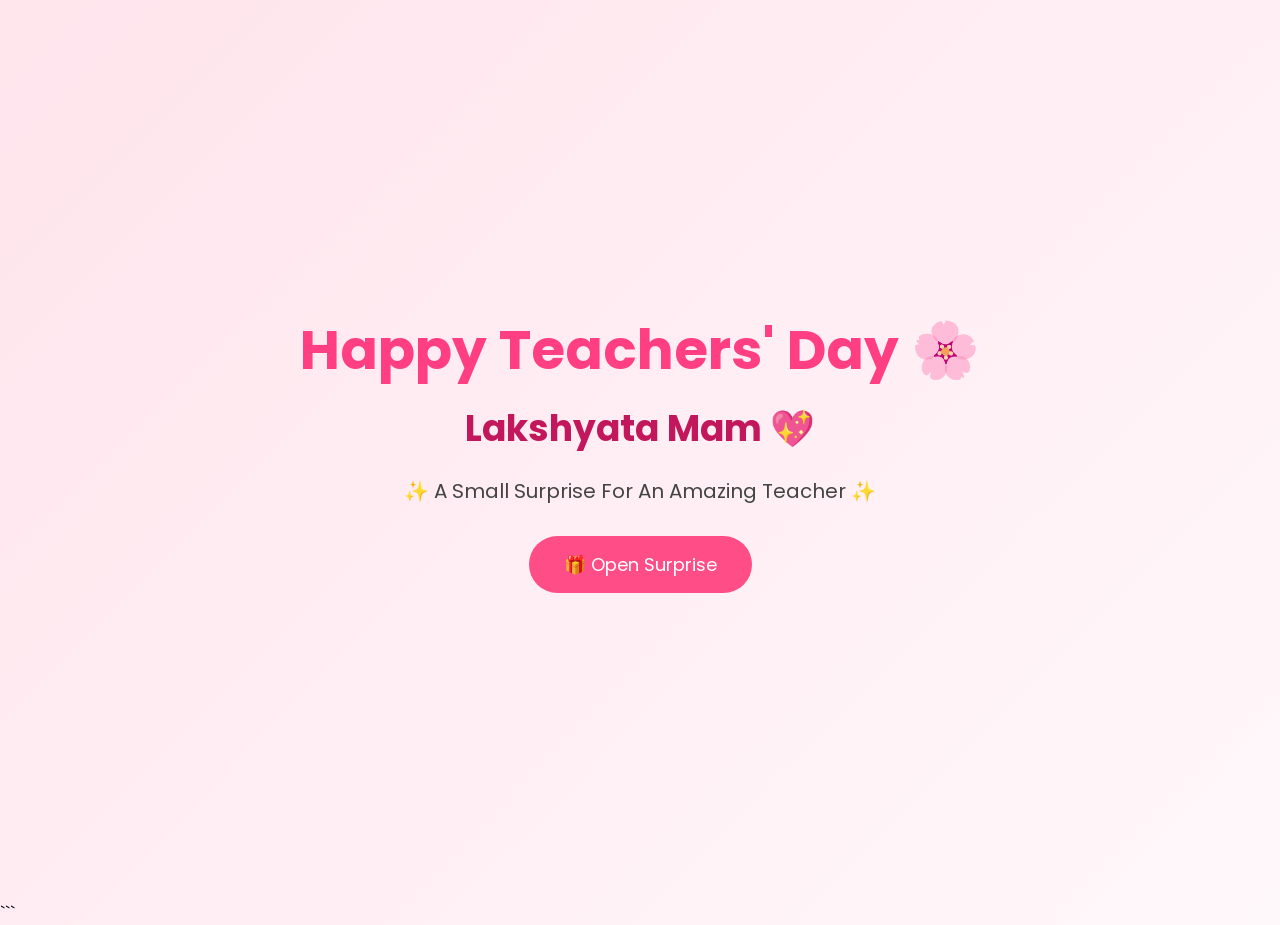
==== index.html @ f01ccdbf "Add files via upload" ====
<!DOCTYPE html>
<html lang="en">
<head>
<meta charset="UTF-8">
<meta name="viewport" content="width=device-width, initial-scale=1.0">
<title>Happy Teachers' Day Lakshyata Mam</title>

<link href="https://fonts.googleapis.com/css2?family=Poppins:wght@300;400;600;700&display=swap" rel="stylesheet">

<style>

*{
    margin:0;
    padding:0;
    box-sizing:border-box;
    font-family:'Poppins',sans-serif;
}

body{
    background:linear-gradient(135deg,#ffe4ec,#fff8fb);
    overflow-x:hidden;
}

.hearts{
    position:fixed;
    width:100%;
    height:100%;
    top:0;
    left:0;
    pointer-events:none;
    overflow:hidden;
}

.hearts span{
    position:absolute;
    bottom:-100px;
    font-size:30px;
    animation:heartFloat 4s linear infinite;
    opacity:.9;
}

.hearts span:nth-child(1){left:5%; animation-delay:0s;}
.hearts span:nth-child(2){left:12%; animation-delay:.5s;}
.hearts span:nth-child(3){left:18%; animation-delay:1s;}
.hearts span:nth-child(4){left:25%; animation-delay:1.5s;}
.hearts span:nth-child(5){left:32%; animation-delay:.2s;}
.hearts span:nth-child(6){left:40%; animation-delay:.8s;}
.hearts span:nth-child(7){left:48%; animation-delay:1.2s;}
.hearts span:nth-child(8){left:55%; animation-delay:.3s;}
.hearts span:nth-child(9){left:62%; animation-delay:1.7s;}
.hearts span:nth-child(10){left:70%; animation-delay:.7s;}
.hearts span:nth-child(11){left:78%; animation-delay:1.1s;}
.hearts span:nth-child(12){left:84%; animation-delay:.4s;}
.hearts span:nth-child(13){left:90%; animation-delay:1.4s;}
.hearts span:nth-child(14){left:95%; animation-delay:.9s;}
.hearts span:nth-child(15){left:50%; animation-delay:1.8s;}

@keyframes heartFloat{
    0%{
        transform:translateY(0) scale(.8);
        opacity:0;
    }
    20%{
        opacity:1;
    }
    100%{
        transform:translateY(-120vh) scale(1.4);
        opacity:0;
    }
}

.hero{
    min-height:100vh;
    display:flex;
    flex-direction:column;
    justify-content:center;
    align-items:center;
    text-align:center;
    padding:20px;
}

.hero h1{
    font-size:55px;
    color:#ff3f81;
}

.hero h2{
    font-size:36px;
    color:#c2185b;
    margin-top:10px;
}

.hero p{
    margin-top:20px;
    font-size:20px;
    color:#444;
}

button{
    margin-top:30px;
    padding:15px 35px;
    border:none;
    border-radius:40px;
    background:#ff4d88;
    color:white;
    font-size:18px;
    cursor:pointer;
    transition:.3s;
}

button:hover{
    transform:scale(1.08);
}

.hidden{
    display:none;
}

#surprise{
    padding:50px 20px;
}

.card{
    max-width:800px;
    margin:auto;
    background:white;
    border-radius:25px;
    padding:35px;
    text-align:center;
    box-shadow:0 10px 30px rgba(0,0,0,.12);
    animation:fadeIn 1s ease;
}

.card img{
    width:230px;
    height:230px;
    object-fit:cover;
    border-radius:50%;
    border:6px solid #ff7aa8;
}

.card h2{
    margin-top:20px;
    color:#d81b60;
}

.card p{
    margin-top:20px;
    line-height:2;
    color:#444;
    font-size:17px;
}

.card h3{
    margin-top:25px;
    color:#ff3f81;
}

@keyframes fadeIn{
    from{
        opacity:0;
        transform:translateY(30px);
    }
    to{
        opacity:1;
        transform:translateY(0);
    }
}

</style>
</head>

<body>

<div class="hearts">
<span>❤️</span>
<span>💖</span>
<span>💗</span>
<span>💕</span>
<span>❤️</span>
<span>💖</span>
<span>💗</span>
<span>💕</span>
<span>❤️</span>
<span>💖</span>
<span>💗</span>
<span>💕</span>
<span>❤️</span>
<span>💖</span>
<span>💗</span>
</div>

<section class="hero">

<h1>Happy Teachers' Day 🌸</h1>

<h2>Lakshyata Mam 💖</h2>

<p>
✨ A Small Surprise For An Amazing Teacher ✨
</p>

<button onclick="showSurprise()">
🎁 Open Surprise
</button>

</section>

<section id="surprise" class="hidden">

<div class="card">

<img src="ansh.jpg" alt="Ansh">

<h2>Dear Lakshyata Mam ❤️</h2>

<p>
Happy Teachers' Day, Lakshyata Mam! 🌸

Even though you don't teach me directly, your positive energy and friendly nature always create a great connection. You have one of those personalities that can instantly brighten the environment, just like a perfectly optimized program that makes everything run smoothly.

Your kindness, smile, and positive vibes are like a strong Wi-Fi signal — they reach everyone around you and make people feel comfortable and connected.

Wishing you endless happiness, success, and many wonderful moments ahead. May your life always stay bug-free, your dreams keep upgrading, and your happiness never face a system crash.

Happy Teachers' Day! ✨💖

— Ansh ❤️

</div>

</section>

<script>
function showSurprise(){
    document.getElementById("surprise").classList.remove("hidden");
    document.getElementById("surprise").scrollIntoView({
        behavior:"smooth"
    });
}
</script>

</body>
</html>
```
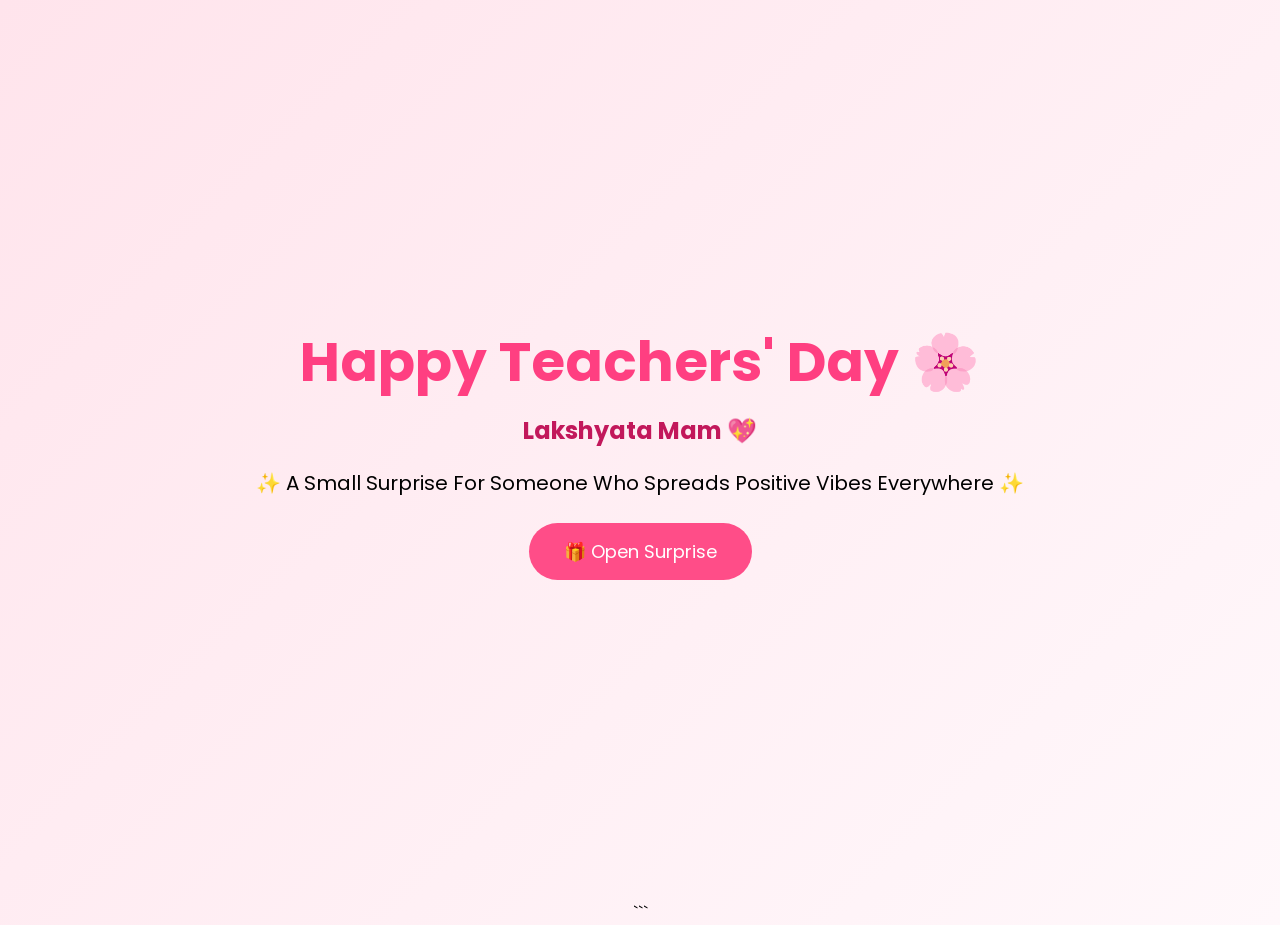
==== commit 88ca5fb9: "Update index.html" ====
--- a/index.html
+++ b/index.html
@@ -11,7 +11,6 @@
 <link href="https://fonts.googleapis.com/css2?family=Poppins:wght@300;400;600;700&display=swap" rel="stylesheet">
 
 <style>
-
 *{
     margin:0;
     padding:0;
@@ -22,8 +21,10 @@
 body{
     background:linear-gradient(135deg,#ffe4ec,#fff8fb);
     overflow-x:hidden;
-}
-
+    text-align:center;
+}
+
+/* Hearts */
 .hearts{
     position:fixed;
     width:100%;
@@ -31,184 +32,152 @@
     top:0;
     left:0;
     pointer-events:none;
-    overflow:hidden;
 }
 
 .hearts span{
     position:absolute;
     bottom:-100px;
-    font-size:30px;
-    animation:heartFloat 4s linear infinite;
-    opacity:.9;
-}
-
-.hearts span:nth-child(1){left:5%; animation-delay:0s;}
-.hearts span:nth-child(2){left:12%; animation-delay:.5s;}
-.hearts span:nth-child(3){left:18%; animation-delay:1s;}
-.hearts span:nth-child(4){left:25%; animation-delay:1.5s;}
-.hearts span:nth-child(5){left:32%; animation-delay:.2s;}
-.hearts span:nth-child(6){left:40%; animation-delay:.8s;}
-.hearts span:nth-child(7){left:48%; animation-delay:1.2s;}
-.hearts span:nth-child(8){left:55%; animation-delay:.3s;}
-.hearts span:nth-child(9){left:62%; animation-delay:1.7s;}
-.hearts span:nth-child(10){left:70%; animation-delay:.7s;}
-.hearts span:nth-child(11){left:78%; animation-delay:1.1s;}
-.hearts span:nth-child(12){left:84%; animation-delay:.4s;}
-.hearts span:nth-child(13){left:90%; animation-delay:1.4s;}
-.hearts span:nth-child(14){left:95%; animation-delay:.9s;}
-.hearts span:nth-child(15){left:50%; animation-delay:1.8s;}
-
-@keyframes heartFloat{
-    0%{
-        transform:translateY(0) scale(.8);
-        opacity:0;
-    }
-    20%{
-        opacity:1;
-    }
-    100%{
-        transform:translateY(-120vh) scale(1.4);
-        opacity:0;
-    }
+    font-size:28px;
+    animation:float 4s linear infinite;
+}
+
+.hearts span:nth-child(1){left:5%;}
+.hearts span:nth-child(2){left:15%;animation-delay:.5s;}
+.hearts span:nth-child(3){left:25%;animation-delay:1s;}
+.hearts span:nth-child(4){left:35%;animation-delay:1.5s;}
+.hearts span:nth-child(5){left:45%;animation-delay:.2s;}
+.hearts span:nth-child(6){left:55%;animation-delay:.8s;}
+.hearts span:nth-child(7){left:65%;animation-delay:1.2s;}
+.hearts span:nth-child(8){left:75%;animation-delay:.4s;}
+.hearts span:nth-child(9){left:85%;animation-delay:1.6s;}
+.hearts span:nth-child(10){left:95%;animation-delay:.7s;}
+
+@keyframes float{
+0%{transform:translateY(0);opacity:0;}
+20%{opacity:1;}
+100%{transform:translateY(-120vh);opacity:0;}
 }
 
 .hero{
-    min-height:100vh;
-    display:flex;
-    flex-direction:column;
-    justify-content:center;
-    align-items:center;
-    text-align:center;
-    padding:20px;
+height:100vh;
+display:flex;
+flex-direction:column;
+justify-content:center;
+align-items:center;
+padding:20px;
 }
 
 .hero h1{
-    font-size:55px;
-    color:#ff3f81;
+font-size:55px;
+color:#ff3f81;
 }
 
 .hero h2{
-    font-size:36px;
-    color:#c2185b;
-    margin-top:10px;
+color:#c2185b;
+margin-top:10px;
 }
 
 .hero p{
-    margin-top:20px;
-    font-size:20px;
-    color:#444;
+margin-top:20px;
+font-size:20px;
 }
 
 button{
-    margin-top:30px;
-    padding:15px 35px;
-    border:none;
-    border-radius:40px;
-    background:#ff4d88;
-    color:white;
-    font-size:18px;
-    cursor:pointer;
-    transition:.3s;
+margin-top:25px;
+padding:15px 35px;
+border:none;
+border-radius:40px;
+background:#ff4d88;
+color:white;
+font-size:18px;
+cursor:pointer;
 }
 
 button:hover{
-    transform:scale(1.08);
+transform:scale(1.08);
 }
 
 .hidden{
-    display:none;
-}
-
-#surprise{
-    padding:50px 20px;
+display:none;
+}
+
+#loading{
+padding:50px;
+font-size:24px;
+color:#d81b60;
 }
 
 .card{
-    max-width:800px;
-    margin:auto;
-    background:white;
-    border-radius:25px;
-    padding:35px;
-    text-align:center;
-    box-shadow:0 10px 30px rgba(0,0,0,.12);
-    animation:fadeIn 1s ease;
+max-width:850px;
+margin:30px auto;
+background:white;
+padding:35px;
+border-radius:25px;
+box-shadow:0 10px 30px rgba(0,0,0,.12);
 }
 
 .card img{
-    width:230px;
-    height:230px;
-    object-fit:cover;
-    border-radius:50%;
-    border:6px solid #ff7aa8;
+width:220px;
+height:220px;
+object-fit:cover;
+border-radius:50%;
+border:6px solid #ff7aa8;
 }
 
 .card h2{
-    margin-top:20px;
-    color:#d81b60;
+margin-top:20px;
+color:#d81b60;
 }
 
 .card p{
-    margin-top:20px;
-    line-height:2;
-    color:#444;
-    font-size:17px;
-}
-
-.card h3{
-    margin-top:25px;
-    color:#ff3f81;
-}
-
-@keyframes fadeIn{
-    from{
-        opacity:0;
-        transform:translateY(30px);
-    }
-    to{
-        opacity:1;
-        transform:translateY(0);
-    }
-}
-
+line-height:2;
+margin-top:20px;
+}
+
+.qualities{
+display:grid;
+grid-template-columns:repeat(auto-fit,minmax(180px,1fr));
+gap:15px;
+margin-top:30px;
+}
+
+.box{
+background:#fff3f7;
+padding:15px;
+border-radius:15px;
+font-weight:600;
+}
+
+.footer{
+margin-top:30px;
+font-weight:600;
+color:#d81b60;
+}
 </style>
 </head>
 
 <body>
 
 <div class="hearts">
-<span>❤️</span>
-<span>💖</span>
-<span>💗</span>
-<span>💕</span>
-<span>❤️</span>
-<span>💖</span>
-<span>💗</span>
-<span>💕</span>
-<span>❤️</span>
-<span>💖</span>
-<span>💗</span>
-<span>💕</span>
-<span>❤️</span>
-<span>💖</span>
-<span>💗</span>
+<span>❤️</span><span>💖</span><span>💗</span><span>💕</span><span>❤️</span>
+<span>💖</span><span>💗</span><span>💕</span><span>❤️</span><span>💖</span>
 </div>
 
 <section class="hero">
-
 <h1>Happy Teachers' Day 🌸</h1>
-
 <h2>Lakshyata Mam 💖</h2>
 
 <p>
-✨ A Small Surprise For An Amazing Teacher ✨
+✨ A Small Surprise For Someone Who Spreads Positive Vibes Everywhere ✨
 </p>
 
-<button onclick="showSurprise()">
-🎁 Open Surprise
-</button>
-
+<button onclick="startSurprise()">🎁 Open Surprise</button>
 </section>
 
+<div id="loading" class="hidden">
+<h2 id="loaderText"></h2>
+</div>
+
 <section id="surprise" class="hidden">
 
 <div class="card">
@@ -218,28 +187,79 @@
 <h2>Dear Lakshyata Mam ❤️</h2>
 
 <p>
-Happy Teachers' Day, Lakshyata Mam! 🌸
-
-Even though you don't teach me directly, your positive energy and friendly nature always create a great connection. You have one of those personalities that can instantly brighten the environment, just like a perfectly optimized program that makes everything run smoothly.
-
-Your kindness, smile, and positive vibes are like a strong Wi-Fi signal — they reach everyone around you and make people feel comfortable and connected.
-
-Wishing you endless happiness, success, and many wonderful moments ahead. May your life always stay bug-free, your dreams keep upgrading, and your happiness never face a system crash.
+Happy Teachers' Day, Mam! 🌸
+<br><br>
+
+Even though you don't teach me directly, your positive energy and friendly nature always create a great connection.
+<br><br>
+
+Your kindness, smile and positive vibes are like a strong Wi-Fi signal — they reach everyone around you and make people feel comfortable and connected.
+<br><br>
+
+Wishing you endless happiness, success and many wonderful moments ahead. May your life always stay bug-free and filled with exciting upgrades.
+<br><br>
 
 Happy Teachers' Day! ✨💖
-
+</p>
+
+<div class="qualities">
+<div class="box">😊 Friendly Nature</div>
+<div class="box">✨ Positive Vibes</div>
+<div class="box">🌸 Always Smiling</div>
+<div class="box">💖 Amazing Personality</div>
+</div>
+
+<div style="margin-top:30px;">
+<button onclick="showSecret()">💌 One More Thing</button>
+</div>
+
+<p id="secret" class="hidden" style="margin-top:20px;">
+Thank you for always making people around you feel comfortable, welcomed and appreciated. 🌸❤️
+</p>
+
+<div class="footer">
+<br>
+Status: Appreciating Lakshyata Mam ❤️<br>
+Connection Strength: ██████████ 100%<br><br>
 — Ansh ❤️
+</div>
 
 </div>
 
 </section>
 
 <script>
-function showSurprise(){
-    document.getElementById("surprise").classList.remove("hidden");
-    document.getElementById("surprise").scrollIntoView({
-        behavior:"smooth"
-    });
+const messages = [
+"Initializing Teachers' Day Program... 💻",
+"Loading Positivity... ✨",
+"Loading Good Vibes... 🌸",
+"Loading Smiles... 😊",
+"100% Complete ❤️"
+];
+
+function startSurprise(){
+document.querySelector('.hero').style.display='none';
+document.getElementById('loading').classList.remove('hidden');
+
+let i=0;
+
+const interval=setInterval(()=>{
+document.getElementById('loaderText').innerHTML=messages[i];
+i++;
+
+if(i===messages.length){
+clearInterval(interval);
+
+setTimeout(()=>{
+document.getElementById('loading').style.display='none';
+document.getElementById('surprise').classList.remove('hidden');
+},1000);
+}
+},1000);
+}
+
+function showSecret(){
+document.getElementById('secret').classList.remove('hidden');
 }
 </script>
 
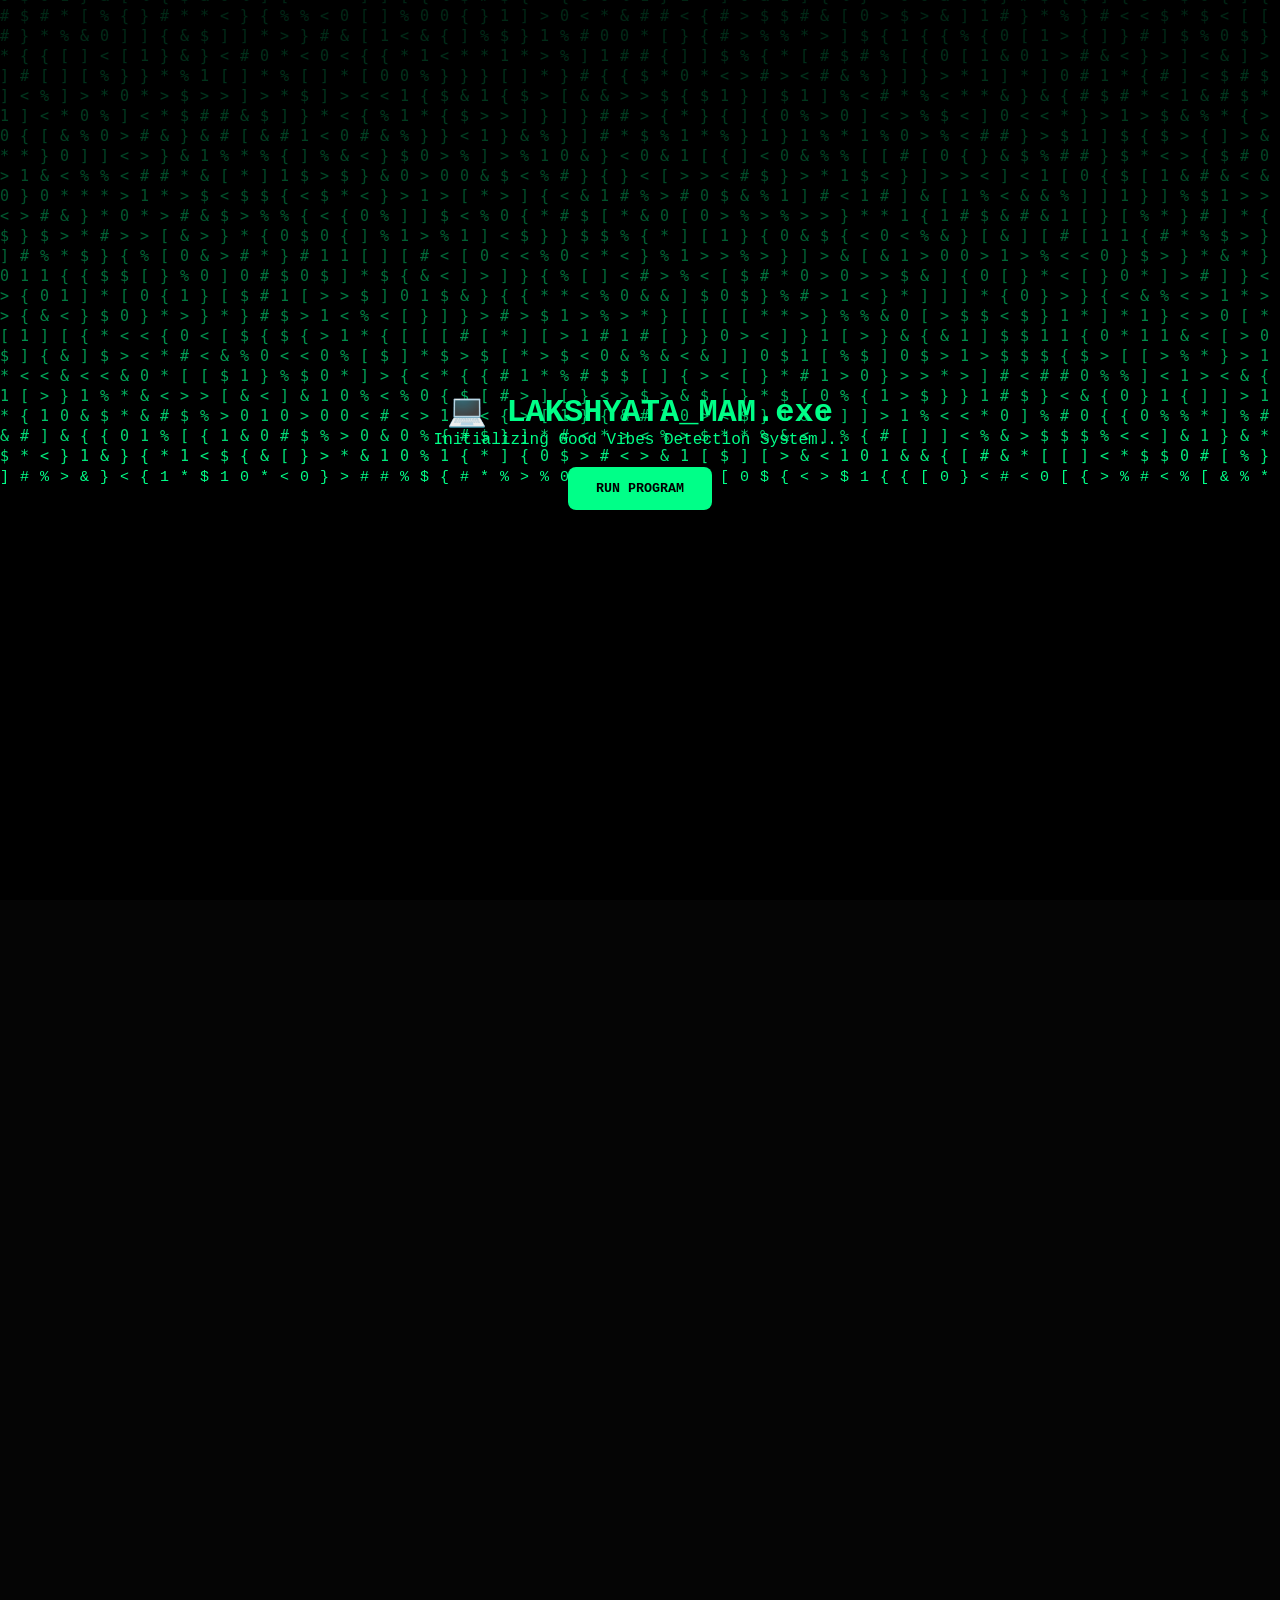
==== commit a94f21b3: "Update index.html" ====
--- a/index.html
+++ b/index.html
@@ -2,267 +2,159 @@
 
 
 <!DOCTYPE html>
-<html lang="en">
+<html>
 <head>
 <meta charset="UTF-8">
-<meta name="viewport" content="width=device-width, initial-scale=1.0">
-<title>Happy Teachers' Day Lakshyata Mam</title>
+<meta name="viewport" content="width=device-width,initial-scale=1">
+<title>Lakshyata Mam | Hacker Edition</title>
+<style>
+*{margin:0;padding:0;box-sizing:border-box;font-family:Consolas,monospace}
+body{background:#050505;color:#00ff88;overflow-x:hidden}
+canvas{position:fixed;inset:0;z-index:-1}
+.hero{height:100vh;display:flex;flex-direction:column;justify-content:center;align-items:center;text-align:center;padding:20px}
+.btn{background:#00ff88;color:#000;border:none;padding:14px 28px;border-radius:8px;font-weight:bold;cursor:pointer}
+.hidden{display:none}
+#loader{height:100vh;display:flex;justify-content:center;align-items:center;font-size:28px}
+.card{max-width:950px;margin:25px auto;background:#101010;border:1px solid #00ff88;padding:25px;border-radius:12px;box-shadow:0 0 20px rgba(0,255,136,.2)}
+.gallery{display:grid;grid-template-columns:repeat(auto-fit,minmax(280px,1fr));gap:20px}
+.gallery img{width:100%;border:2px solid #00ff88;border-radius:10px}
+.code{text-align:left;white-space:pre-wrap;line-height:1.8}
+.scan{animation:pulse 1.5s infinite}
+@keyframes pulse{50%{box-shadow:0 0 30px rgba(0,255,136,.6)}}
+</style>
+</head>
+<body>
+<canvas id="matrix"></canvas>
 
-<link href="https://fonts.googleapis.com/css2?family=Poppins:wght@300;400;600;700&display=swap" rel="stylesheet">
+<div class="hero" id="hero">
+<h1>💻 LAKSHYATA_MAM.exe</h1>
+<p>Initializing Good Vibes Detection System...</p><br>
+<button class="btn" onclick="boot()">RUN PROGRAM</button>
+</div>
 
-<style>
-*{
-    margin:0;
-    padding:0;
-    box-sizing:border-box;
-    font-family:'Poppins',sans-serif;
+<div id="loader" class="hidden"><h2 id="load"></h2></div>
+
+<div id="content" class="hidden">
+
+<div class="card">
+<h2>🤖 Teacher_Profile.json</h2>
+<div class="code">
+{
+ "name":"Lakshyata Mam",
+ "status":"Awesome",
+ "friendliness":"100%",
+ "positive_vibes":"100%",
+ "coolness_factor":"999+",
+ "result":"Best Vibes Detected"
+}
+</div>
+</div>
+
+<div class="card">
+<h2>📂 Gallery Database</h2><br>
+<div class="gallery">
+<div>
+<img src="lakshyata1.jpg">
+<p style="text-align:center">profile_01.jpg</p>
+</div>
+<div>
+<img src="lakshyata2.jpg">
+<p style="text-align:center">profile_02.jpg</p>
+</div>
+</div>
+</div>
+
+<div class="card">
+<h2>💌 Message.txt</h2>
+<div class="code">
+Happy Teachers' Day, Mam! 🌸
+
+Aap hame padhati nahi hain, lekin aapke saath hamesha bahut positive aur acchi vibe rehti hai. Aapka friendly nature aur smile har kisi ko comfortable feel karati hai.
+
+Wishing you lots of happiness, success and smiles. Have a wonderful Teachers' Day! ✨💖
+
+— Ansh ❤️
+</div>
+</div>
+
+<div class="card scan">
+<h2>🧠 TeacherScan.exe</h2>
+<div class="code">
+Scanning...
+
+✓ Positive Vibes Detected
+✓ Friendly Nature Detected
+✓ Cool Personality Detected
+✓ Smile Index: 100%
+
+RESULT:
+BEST_TEACHER_FOUND
+</div>
+</div>
+
+<div class="card">
+<h2>🏆 Achievement Unlocked</h2>
+<p><br>⭐ Teacher With The Best Vibes ⭐<br><br>
++100 Respect<br>
++100 Happiness<br>
++100 Good Memories</p>
+</div>
+
+<div class="card">
+<h2>🔐 Secret_Message.enc</h2><br>
+<button class="btn" onclick="secret.style.display='block'">DECRYPT FILE</button>
+<div id="secret" style="display:none;margin-top:20px">
+Some teachers teach lessons.<br><br>
+Some teachers become good memories.<br><br>
+Thank you for being one of them. ❤️
+</div>
+</div>
+
+<div class="card">
+<pre class="code">
+if(Teacher == LakshyataMam)
+{
+    Respect++;
+    Happiness++;
+    GoodVibes++;
 }
 
-body{
-    background:linear-gradient(135deg,#ffe4ec,#fff8fb);
-    overflow-x:hidden;
-    text-align:center;
-}
-
-/* Hearts */
-.hearts{
-    position:fixed;
-    width:100%;
-    height:100%;
-    top:0;
-    left:0;
-    pointer-events:none;
-}
-
-.hearts span{
-    position:absolute;
-    bottom:-100px;
-    font-size:28px;
-    animation:float 4s linear infinite;
-}
-
-.hearts span:nth-child(1){left:5%;}
-.hearts span:nth-child(2){left:15%;animation-delay:.5s;}
-.hearts span:nth-child(3){left:25%;animation-delay:1s;}
-.hearts span:nth-child(4){left:35%;animation-delay:1.5s;}
-.hearts span:nth-child(5){left:45%;animation-delay:.2s;}
-.hearts span:nth-child(6){left:55%;animation-delay:.8s;}
-.hearts span:nth-child(7){left:65%;animation-delay:1.2s;}
-.hearts span:nth-child(8){left:75%;animation-delay:.4s;}
-.hearts span:nth-child(9){left:85%;animation-delay:1.6s;}
-.hearts span:nth-child(10){left:95%;animation-delay:.7s;}
-
-@keyframes float{
-0%{transform:translateY(0);opacity:0;}
-20%{opacity:1;}
-100%{transform:translateY(-120vh);opacity:0;}
-}
-
-.hero{
-height:100vh;
-display:flex;
-flex-direction:column;
-justify-content:center;
-align-items:center;
-padding:20px;
-}
-
-.hero h1{
-font-size:55px;
-color:#ff3f81;
-}
-
-.hero h2{
-color:#c2185b;
-margin-top:10px;
-}
-
-.hero p{
-margin-top:20px;
-font-size:20px;
-}
-
-button{
-margin-top:25px;
-padding:15px 35px;
-border:none;
-border-radius:40px;
-background:#ff4d88;
-color:white;
-font-size:18px;
-cursor:pointer;
-}
-
-button:hover{
-transform:scale(1.08);
-}
-
-.hidden{
-display:none;
-}
-
-#loading{
-padding:50px;
-font-size:24px;
-color:#d81b60;
-}
-
-.card{
-max-width:850px;
-margin:30px auto;
-background:white;
-padding:35px;
-border-radius:25px;
-box-shadow:0 10px 30px rgba(0,0,0,.12);
-}
-
-.card img{
-width:220px;
-height:220px;
-object-fit:cover;
-border-radius:50%;
-border:6px solid #ff7aa8;
-}
-
-.card h2{
-margin-top:20px;
-color:#d81b60;
-}
-
-.card p{
-line-height:2;
-margin-top:20px;
-}
-
-.qualities{
-display:grid;
-grid-template-columns:repeat(auto-fit,minmax(180px,1fr));
-gap:15px;
-margin-top:30px;
-}
-
-.box{
-background:#fff3f7;
-padding:15px;
-border-radius:15px;
-font-weight:600;
-}
-
-.footer{
-margin-top:30px;
-font-weight:600;
-color:#d81b60;
-}
-</style>
-</head>
-
-<body>
-
-<div class="hearts">
-<span>❤️</span><span>💖</span><span>💗</span><span>💕</span><span>❤️</span>
-<span>💖</span><span>💗</span><span>💕</span><span>❤️</span><span>💖</span>
-</div>
-
-<section class="hero">
-<h1>Happy Teachers' Day 🌸</h1>
-<h2>Lakshyata Mam 💖</h2>
-
-<p>
-✨ A Small Surprise For Someone Who Spreads Positive Vibes Everywhere ✨
-</p>
-
-<button onclick="startSurprise()">🎁 Open Surprise</button>
-</section>
-
-<div id="loading" class="hidden">
-<h2 id="loaderText"></h2>
-</div>
-
-<section id="surprise" class="hidden">
-
-<div class="card">
-
-<img src="ansh.jpg" alt="Ansh">
-
-<h2>Dear Lakshyata Mam ❤️</h2>
-
-<p>
-Happy Teachers' Day, Mam! 🌸
-<br><br>
-
-Even though you don't teach me directly, your positive energy and friendly nature always create a great connection.
-<br><br>
-
-Your kindness, smile and positive vibes are like a strong Wi-Fi signal — they reach everyone around you and make people feel comfortable and connected.
-<br><br>
-
-Wishing you endless happiness, success and many wonderful moments ahead. May your life always stay bug-free and filled with exciting upgrades.
-<br><br>
-
-Happy Teachers' Day! ✨💖
-</p>
-
-<div class="qualities">
-<div class="box">😊 Friendly Nature</div>
-<div class="box">✨ Positive Vibes</div>
-<div class="box">🌸 Always Smiling</div>
-<div class="box">💖 Amazing Personality</div>
-</div>
-
-<div style="margin-top:30px;">
-<button onclick="showSecret()">💌 One More Thing</button>
-</div>
-
-<p id="secret" class="hidden" style="margin-top:20px;">
-Thank you for always making people around you feel comfortable, welcomed and appreciated. 🌸❤️
-</p>
-
-<div class="footer">
-<br>
-Status: Appreciating Lakshyata Mam ❤️<br>
-Connection Strength: ██████████ 100%<br><br>
-— Ansh ❤️
+cout << "Happy Teachers' Day ❤️";
+</pre>
 </div>
 
 </div>
 
-</section>
-
 <script>
-const messages = [
-"Initializing Teachers' Day Program... 💻",
-"Loading Positivity... ✨",
-"Loading Good Vibes... 🌸",
-"Loading Smiles... 😊",
-"100% Complete ❤️"
-];
-
-function startSurprise(){
-document.querySelector('.hero').style.display='none';
-document.getElementById('loading').classList.remove('hidden');
-
+const msgs=["Booting System...","Loading Vibes Database...","Scanning Memories...","Decrypting Appreciation...","System Ready ✅"];
+function boot(){
+hero.style.display='none';
+loader.classList.remove('hidden');
 let i=0;
-
-const interval=setInterval(()=>{
-document.getElementById('loaderText').innerHTML=messages[i];
-i++;
-
-if(i===messages.length){
-clearInterval(interval);
-
-setTimeout(()=>{
-document.getElementById('loading').style.display='none';
-document.getElementById('surprise').classList.remove('hidden');
-},1000);
+let t=setInterval(()=>{
+load.innerHTML=msgs[i++];
+if(i===msgs.length){
+clearInterval(t);
+setTimeout(()=>{loader.style.display='none';content.classList.remove('hidden');},1000);
 }
-},1000);
+},900);
 }
 
-function showSecret(){
-document.getElementById('secret').classList.remove('hidden');
+const c=document.getElementById('matrix'),ctx=c.getContext('2d');
+c.width=innerWidth;c.height=innerHeight;
+const chars='01{}[]<>#$%&*';
+const drops=Array(Math.floor(c.width/20)).fill(1);
+function draw(){
+ctx.fillStyle='rgba(0,0,0,0.08)';
+ctx.fillRect(0,0,c.width,c.height);
+ctx.fillStyle='#00ff88';
+ctx.font='15px monospace';
+drops.forEach((y,i)=>{
+ctx.fillText(chars[Math.floor(Math.random()*chars.length)],i*20,y);
+drops[i]=y>c.height?0:y+20;
+});
 }
+setInterval(draw,50);
 </script>
-
 </body>
 </html>
-```
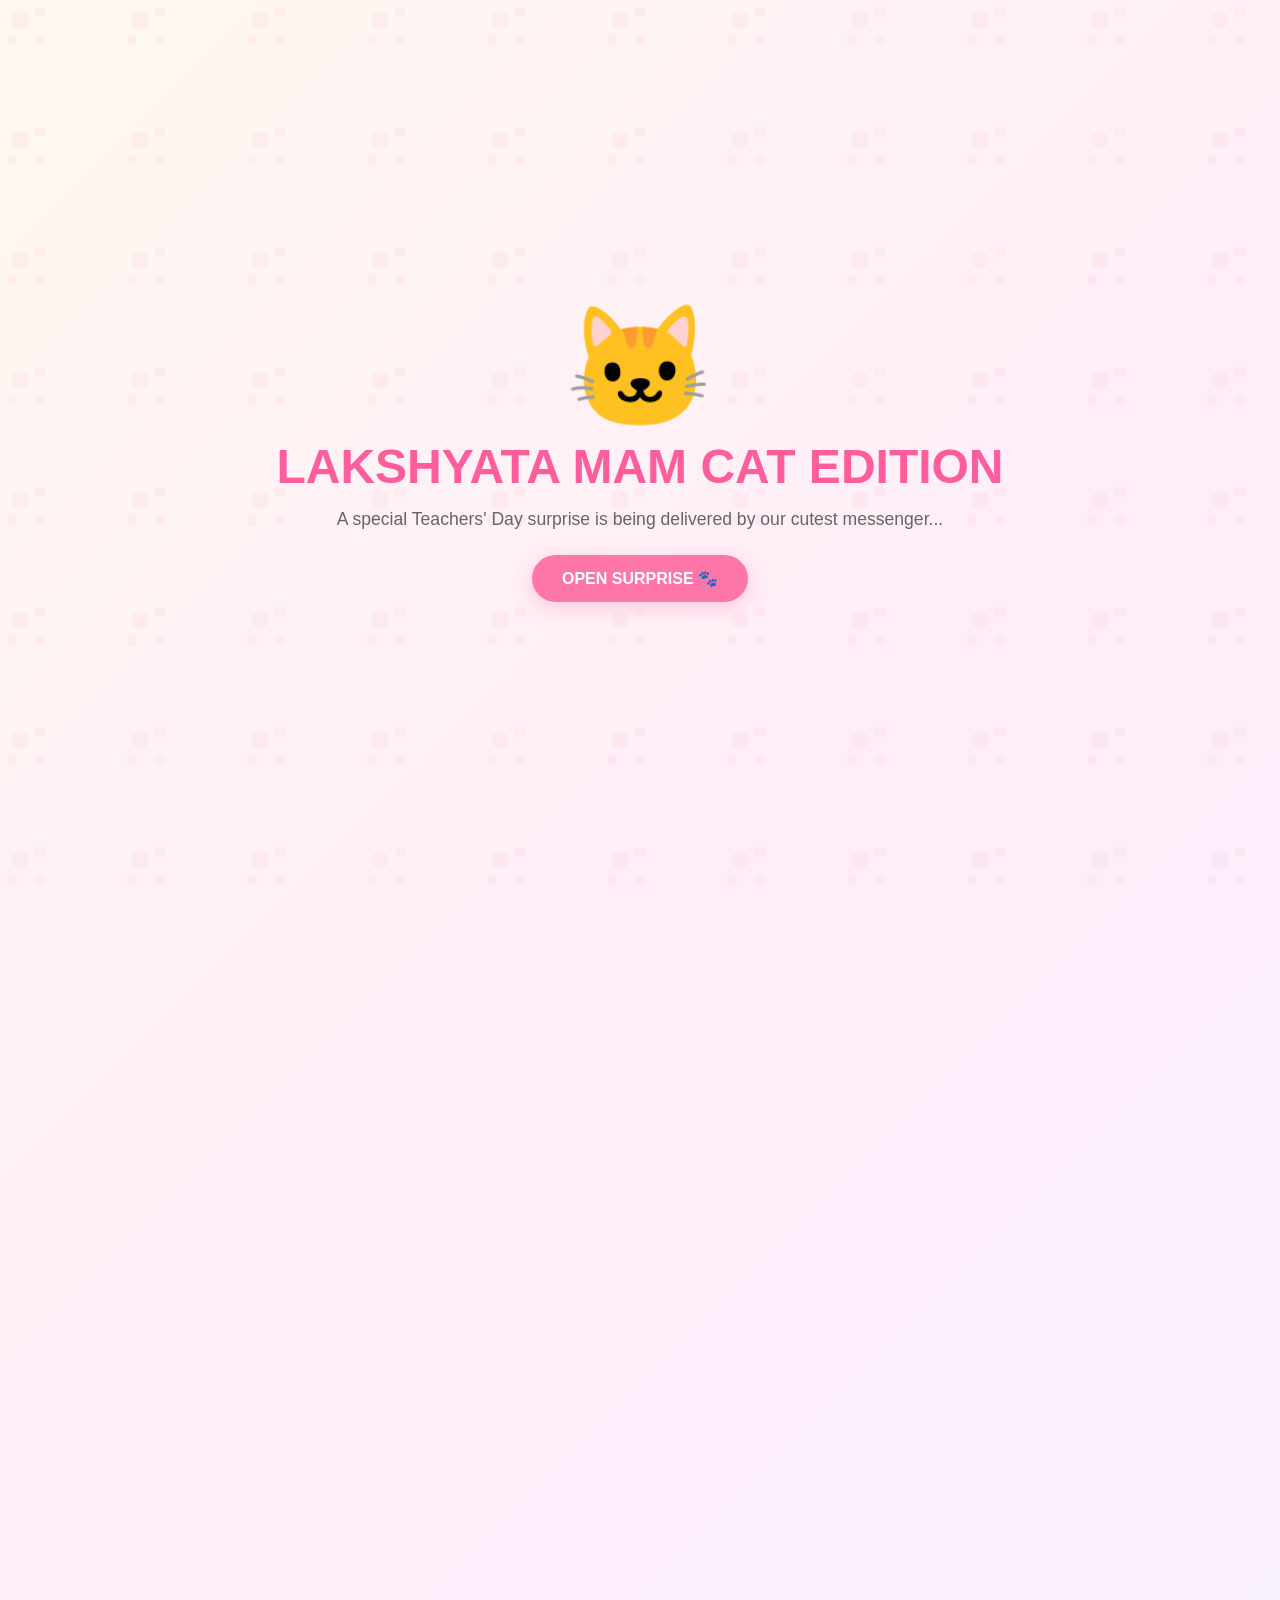
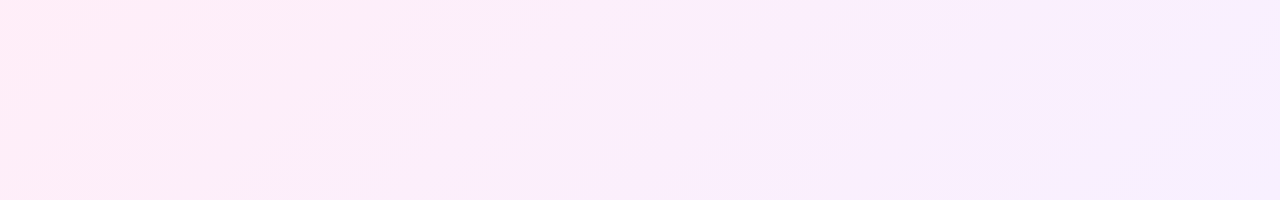
==== commit b366f771: "Update index.html" ====
--- a/index.html
+++ b/index.html
@@ -2,159 +2,451 @@
 
 
 <!DOCTYPE html>
-<html>
+<html lang="en">
 <head>
 <meta charset="UTF-8">
-<meta name="viewport" content="width=device-width,initial-scale=1">
-<title>Lakshyata Mam | Hacker Edition</title>
+<meta name="viewport" content="width=device-width, initial-scale=1.0">
+<title>Lakshyata Mam | Cat Edition 🐾</title>
+
 <style>
-*{margin:0;padding:0;box-sizing:border-box;font-family:Consolas,monospace}
-body{background:#050505;color:#00ff88;overflow-x:hidden}
-canvas{position:fixed;inset:0;z-index:-1}
-.hero{height:100vh;display:flex;flex-direction:column;justify-content:center;align-items:center;text-align:center;padding:20px}
-.btn{background:#00ff88;color:#000;border:none;padding:14px 28px;border-radius:8px;font-weight:bold;cursor:pointer}
-.hidden{display:none}
-#loader{height:100vh;display:flex;justify-content:center;align-items:center;font-size:28px}
-.card{max-width:950px;margin:25px auto;background:#101010;border:1px solid #00ff88;padding:25px;border-radius:12px;box-shadow:0 0 20px rgba(0,255,136,.2)}
-.gallery{display:grid;grid-template-columns:repeat(auto-fit,minmax(280px,1fr));gap:20px}
-.gallery img{width:100%;border:2px solid #00ff88;border-radius:10px}
-.code{text-align:left;white-space:pre-wrap;line-height:1.8}
-.scan{animation:pulse 1.5s infinite}
-@keyframes pulse{50%{box-shadow:0 0 30px rgba(0,255,136,.6)}}
+*{
+margin:0;
+padding:0;
+box-sizing:border-box;
+font-family:'Trebuchet MS',sans-serif;
+}
+
+body{
+background:linear-gradient(135deg,#fff8f0,#ffeef8,#f8f0ff);
+overflow-x:hidden;
+color:#444;
+}
+
+.paws{
+position:fixed;
+inset:0;
+pointer-events:none;
+opacity:.08;
+background-image:
+radial-gradient(circle at 20px 20px,#ff8cb4 8px,transparent 9px),
+radial-gradient(circle at 40px 12px,#ff8cb4 5px,transparent 6px),
+radial-gradient(circle at 12px 40px,#ff8cb4 5px,transparent 6px),
+radial-gradient(circle at 40px 40px,#ff8cb4 5px,transparent 6px);
+background-size:120px 120px;
+z-index:-1;
+}
+
+.hero{
+min-height:100vh;
+display:flex;
+flex-direction:column;
+justify-content:center;
+align-items:center;
+text-align:center;
+padding:20px;
+}
+
+.hero h1{
+font-size:3rem;
+color:#ff5d9e;
+margin-bottom:15px;
+}
+
+.hero p{
+font-size:1.1rem;
+color:#666;
+margin-bottom:25px;
+}
+
+.btn{
+background:#ff77aa;
+color:white;
+border:none;
+padding:14px 30px;
+border-radius:40px;
+font-size:1rem;
+cursor:pointer;
+font-weight:bold;
+box-shadow:0 5px 20px rgba(255,119,170,.35);
+transition:.3s;
+}
+
+.btn:hover{
+transform:scale(1.05);
+}
+
+.cat{
+font-size:120px;
+animation:bounce 2s infinite;
+}
+
+@keyframes bounce{
+50%{transform:translateY(-15px);}
+}
+
+.hidden{
+display:none;
+}
+
+#loader{
+height:100vh;
+display:flex;
+justify-content:center;
+align-items:center;
+font-size:2rem;
+color:#ff5d9e;
+text-align:center;
+padding:20px;
+}
+
+.card{
+max-width:950px;
+margin:25px auto;
+background:white;
+padding:25px;
+border-radius:25px;
+box-shadow:0 10px 30px rgba(0,0,0,.08);
+}
+
+.card h2{
+margin-bottom:15px;
+color:#ff5d9e;
+}
+
+.gallery{
+display:grid;
+grid-template-columns:repeat(auto-fit,minmax(280px,1fr));
+gap:20px;
+}
+
+.gallery img{
+width:100%;
+border-radius:20px;
+border:4px solid #ffd5e5;
+}
+
+.code{
+line-height:1.9;
+white-space:pre-wrap;
+}
+
+.bubble{
+background:#fff0f7;
+padding:20px;
+border-radius:20px;
+position:relative;
+}
+
+.bubble::after{
+content:"";
+position:absolute;
+left:30px;
+bottom:-15px;
+border:15px solid transparent;
+border-top-color:#fff0f7;
+}
+
+.catmsg{
+display:flex;
+align-items:center;
+gap:20px;
+flex-wrap:wrap;
+}
+
+.bigcat{
+font-size:80px;
+}
+
+.scan{
+animation:glow 2s infinite;
+}
+
+@keyframes glow{
+50%{
+box-shadow:0 0 25px rgba(255,105,180,.4);
+}
+}
+
+.footer{
+text-align:center;
+padding:40px;
+font-size:1.1rem;
+color:#888;
+}
 </style>
 </head>
+
 <body>
-<canvas id="matrix"></canvas>
+
+<div class="paws"></div>
 
 <div class="hero" id="hero">
-<h1>💻 LAKSHYATA_MAM.exe</h1>
-<p>Initializing Good Vibes Detection System...</p><br>
-<button class="btn" onclick="boot()">RUN PROGRAM</button>
-</div>
-
-<div id="loader" class="hidden"><h2 id="load"></h2></div>
+
+<div class="cat">🐱</div>
+
+<h1>LAKSHYATA MAM CAT EDITION</h1>
+
+<p>
+A special Teachers' Day surprise is being delivered by our cutest messenger...
+</p>
+
+<button class="btn" onclick="boot()">
+OPEN SURPRISE 🐾
+</button>
+
+</div>
+
+<div id="loader" class="hidden">
+<h2 id="load"></h2>
+</div>
 
 <div id="content" class="hidden">
 
 <div class="card">
-<h2>🤖 Teacher_Profile.json</h2>
+
+<h2>🐾 Cat_Profile.json</h2>
+
 <div class="code">
 {
- "name":"Lakshyata Mam",
- "status":"Awesome",
- "friendliness":"100%",
+ "recipient":"Lakshyata Mam",
+ "cuteness":"100%",
+ "kindness":"100%",
  "positive_vibes":"100%",
- "coolness_factor":"999+",
- "result":"Best Vibes Detected"
-}
-</div>
-</div>
-
-<div class="card">
-<h2>📂 Gallery Database</h2><br>
+ "smile_level":"∞",
+ "status":"Favourite Human Detected"
+}
+</div>
+
+</div>
+
+<div class="card">
+
+<h2>📸 Happy Memories Gallery</h2>
+
+<br>
+
 <div class="gallery">
+
 <div>
 <img src="lakshyata1.jpg">
-<p style="text-align:center">profile_01.jpg</p>
-</div>
+<p style="text-align:center;margin-top:8px;">
+cute_memory_01.jpg
+</p>
+</div>
+
 <div>
 <img src="lakshyata2.jpg">
-<p style="text-align:center">profile_02.jpg</p>
-</div>
-</div>
-</div>
-
-<div class="card">
-<h2>💌 Message.txt</h2>
+<p style="text-align:center;margin-top:8px;">
+cute_memory_02.jpg
+</p>
+</div>
+
+</div>
+
+</div>
+
+<div class="card">
+
+<h2>🐱 Message Delivered By Cat</h2>
+
+<div class="catmsg">
+
+<div class="bigcat">
+🐈
+</div>
+
+<div class="bubble">
+
+Happy Teachers' Day, Mam! 🌸
+
+<br><br>
+
+Aap hame padhati nahi hain, lekin aapke saath hamesha bahut positive aur acchi vibe rehti hai. Aapka friendly nature aur smile har kisi ko comfortable feel karati hai.
+
+<br><br>
+
+Wishing you lots of happiness, success and smiles. Have a wonderful Teachers' Day! ✨💖
+
+<br><br>
+
+— Ansh ❤️
+
+</div>
+
+</div>
+
+</div>
+
+<div class="card scan">
+
+<h2>🐾 Human Scan Report</h2>
+
 <div class="code">
-Happy Teachers' Day, Mam! 🌸
-
-Aap hame padhati nahi hain, lekin aapke saath hamesha bahut positive aur acchi vibe rehti hai. Aapka friendly nature aur smile har kisi ko comfortable feel karati hai.
-
-Wishing you lots of happiness, success and smiles. Have a wonderful Teachers' Day! ✨💖
-
-— Ansh ❤️
-</div>
-</div>
-
-<div class="card scan">
-<h2>🧠 TeacherScan.exe</h2>
-<div class="code">
-Scanning...
+Scanning Human...
 
 ✓ Positive Vibes Detected
 ✓ Friendly Nature Detected
-✓ Cool Personality Detected
+✓ Kind Heart Detected
 ✓ Smile Index: 100%
 
 RESULT:
-BEST_TEACHER_FOUND
-</div>
-</div>
-
-<div class="card">
+
+FAVOURITE_HUMAN_FOUND
+</div>
+
+</div>
+
+<div class="card">
+
 <h2>🏆 Achievement Unlocked</h2>
-<p><br>⭐ Teacher With The Best Vibes ⭐<br><br>
-+100 Respect<br>
-+100 Happiness<br>
-+100 Good Memories</p>
-</div>
-
-<div class="card">
-<h2>🔐 Secret_Message.enc</h2><br>
-<button class="btn" onclick="secret.style.display='block'">DECRYPT FILE</button>
-<div id="secret" style="display:none;margin-top:20px">
-Some teachers teach lessons.<br><br>
-Some teachers become good memories.<br><br>
+
+<p style="line-height:2">
+
+⭐ Official Favourite Human Of Cats ⭐
+
+<br><br>
+
++100 Respect
+
+<br>
+
++100 Happiness
+
+<br>
+
++100 Good Memories
+
+<br>
+
++999 Cat Hugs 🐾
+
+</p>
+
+</div>
+
+<div class="card">
+
+<h2>🔐 Secret Paw Message</h2>
+
+<br>
+
+<button class="btn"
+onclick="secret.style.display='block'">
+OPEN MESSAGE
+</button>
+
+<div id="secret"
+style="display:none;margin-top:20px;line-height:2">
+
+🐱 Meow...
+
+<br><br>
+
+Some teachers teach lessons.
+
+<br><br>
+
+Some teachers become good memories.
+
+<br><br>
+
 Thank you for being one of them. ❤️
-</div>
-</div>
-
-<div class="card">
+
+</div>
+
+</div>
+
+<div class="card">
+
 <pre class="code">
-if(Teacher == LakshyataMam)
+if(Human == LakshyataMam)
 {
     Respect++;
     Happiness++;
     GoodVibes++;
+    CatFriendship++;
 }
 
 cout << "Happy Teachers' Day ❤️";
 </pre>
+
+</div>
+
+<div class="card">
+
+<h2>🐾 Final Note</h2>
+
+<p style="line-height:2">
+
+Dear Lakshyata Mam,
+
+<br><br>
+
+Every cat in this website has only one message:
+
+<br><br>
+
+Thank you for your positivity,
+your kindness,
+and the wonderful vibes you spread around everyone.
+
+<br><br>
+
+Happy Teachers' Day! 🌸
+
+</p>
+
+</div>
+
+<div class="footer">
+
+🐱 Made with respect, gratitude & lots of paws by Ansh ❤️
+
 </div>
 
 </div>
 
 <script>
-const msgs=["Booting System...","Loading Vibes Database...","Scanning Memories...","Decrypting Appreciation...","System Ready ✅"];
+
+const msgs=[
+"🐾 Calling Cat Messenger...",
+"🐱 Packing Appreciation Letter...",
+"💌 Delivering Happiness...",
+"🌸 Loading Good Memories...",
+"✅ Surprise Ready!"
+];
+
 function boot(){
+
 hero.style.display='none';
+
 loader.classList.remove('hidden');
+
 let i=0;
+
 let t=setInterval(()=>{
+
 load.innerHTML=msgs[i++];
+
 if(i===msgs.length){
+
 clearInterval(t);
-setTimeout(()=>{loader.style.display='none';content.classList.remove('hidden');},1000);
-}
-},900);
-}
-
-const c=document.getElementById('matrix'),ctx=c.getContext('2d');
-c.width=innerWidth;c.height=innerHeight;
-const chars='01{}[]<>#$%&*';
-const drops=Array(Math.floor(c.width/20)).fill(1);
-function draw(){
-ctx.fillStyle='rgba(0,0,0,0.08)';
-ctx.fillRect(0,0,c.width,c.height);
-ctx.fillStyle='#00ff88';
-ctx.font='15px monospace';
-drops.forEach((y,i)=>{
-ctx.fillText(chars[Math.floor(Math.random()*chars.length)],i*20,y);
-drops[i]=y>c.height?0:y+20;
-});
-}
-setInterval(draw,50);
+
+setTimeout(()=>{
+
+loader.style.display='none';
+
+content.classList.remove('hidden');
+
+},1000);
+
+}
+
+},1000);
+
+}
+
 </script>
+
 </body>
 </html>
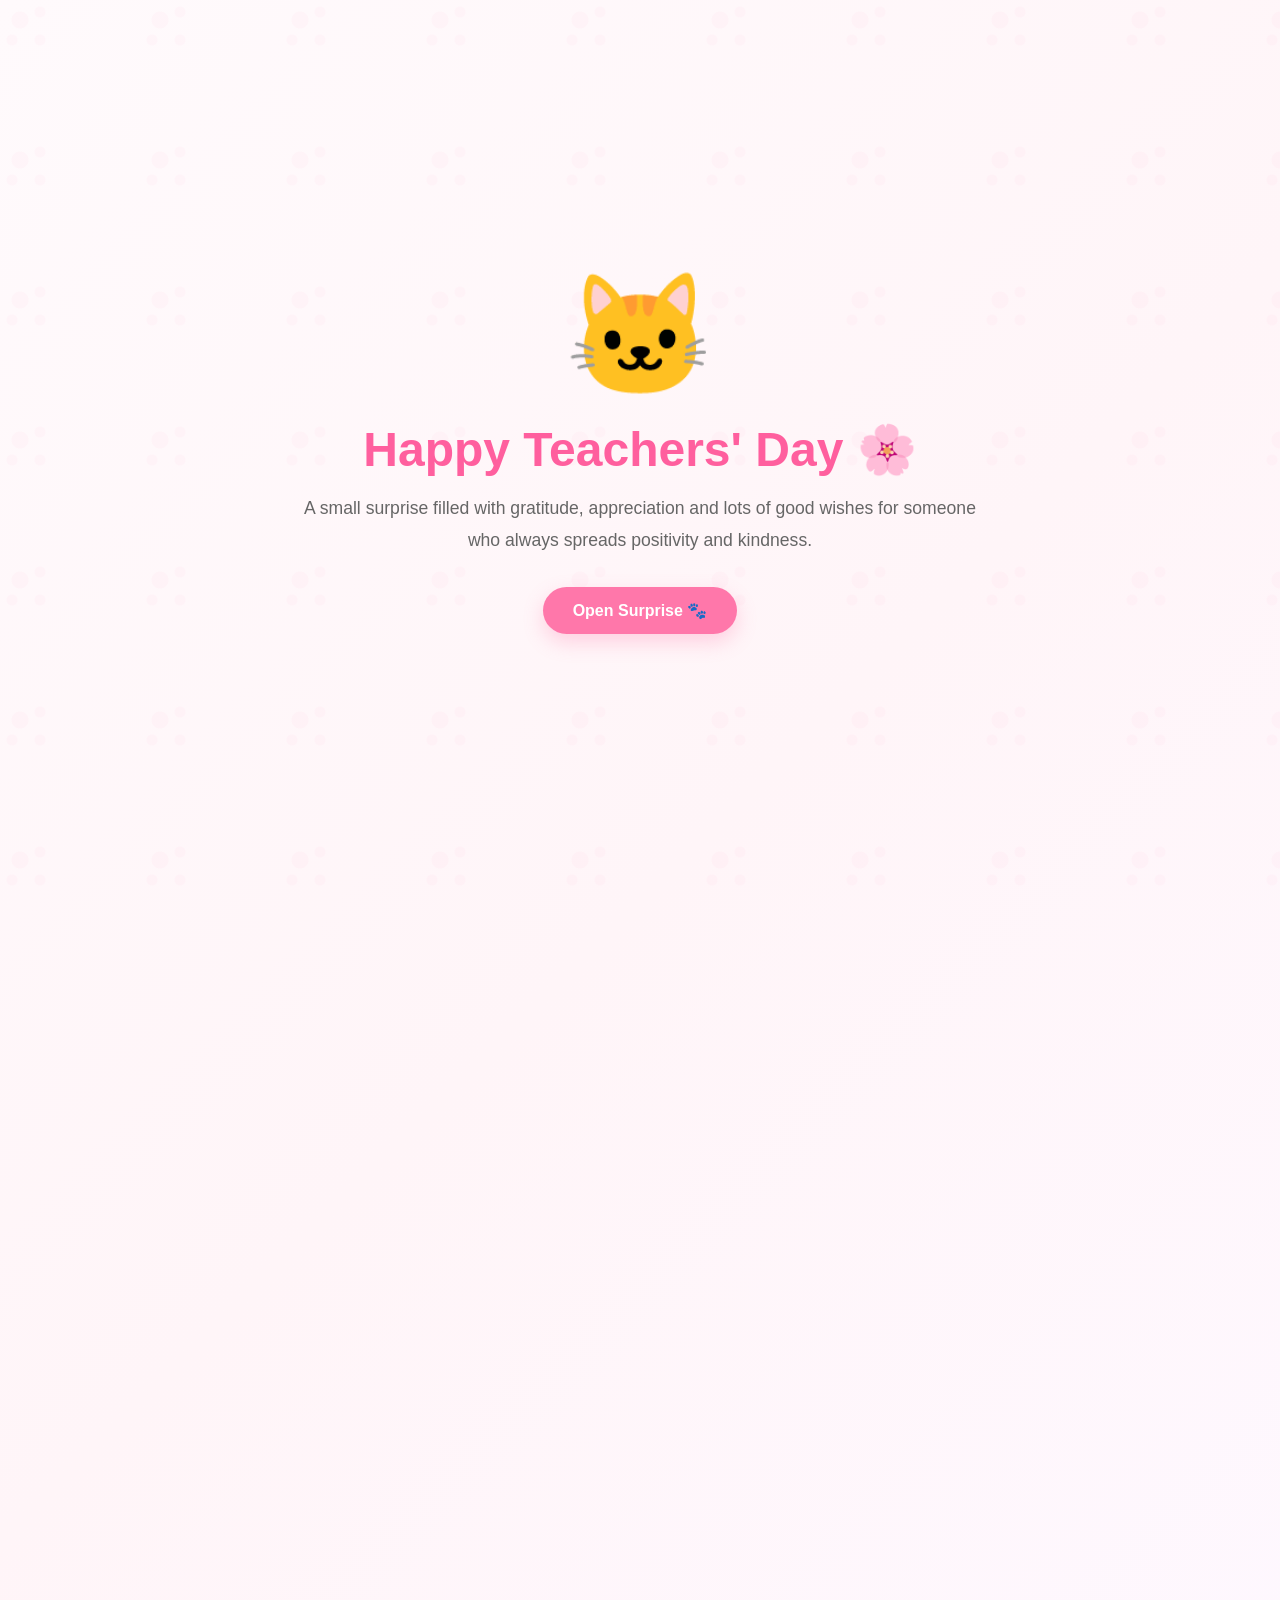
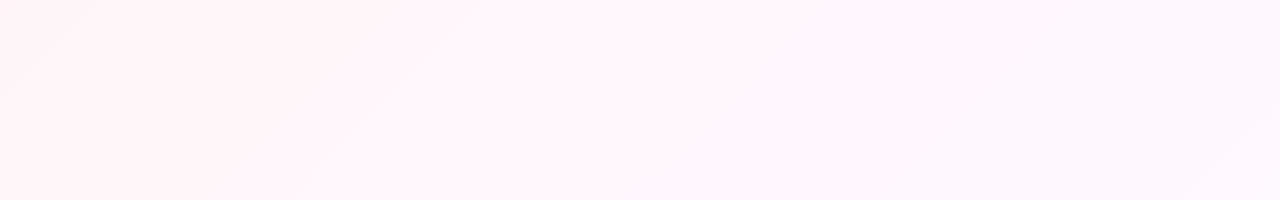
==== commit 33a2f29d: "Update index.html" ====
--- a/index.html
+++ b/index.html
@@ -6,33 +6,33 @@
 <head>
 <meta charset="UTF-8">
 <meta name="viewport" content="width=device-width, initial-scale=1.0">
-<title>Lakshyata Mam | Cat Edition 🐾</title>
+<title>Happy Teachers' Day | Lakshyata Mam ❤️</title>
 
 <style>
 *{
 margin:0;
 padding:0;
 box-sizing:border-box;
-font-family:'Trebuchet MS',sans-serif;
+font-family:'Segoe UI',sans-serif;
 }
 
 body{
-background:linear-gradient(135deg,#fff8f0,#ffeef8,#f8f0ff);
+background:linear-gradient(135deg,#fffafc,#fff5f8,#fef8ff);
+color:#444;
 overflow-x:hidden;
-color:#444;
 }
 
 .paws{
 position:fixed;
 inset:0;
 pointer-events:none;
-opacity:.08;
+opacity:.05;
 background-image:
-radial-gradient(circle at 20px 20px,#ff8cb4 8px,transparent 9px),
-radial-gradient(circle at 40px 12px,#ff8cb4 5px,transparent 6px),
-radial-gradient(circle at 12px 40px,#ff8cb4 5px,transparent 6px),
-radial-gradient(circle at 40px 40px,#ff8cb4 5px,transparent 6px);
-background-size:120px 120px;
+radial-gradient(circle at 20px 20px,#ff9ec4 8px,transparent 9px),
+radial-gradient(circle at 40px 12px,#ff9ec4 5px,transparent 6px),
+radial-gradient(circle at 12px 40px,#ff9ec4 5px,transparent 6px),
+radial-gradient(circle at 40px 40px,#ff9ec4 5px,transparent 6px);
+background-size:140px 140px;
 z-index:-1;
 }
 
@@ -46,42 +46,44 @@
 padding:20px;
 }
 
+.cat{
+font-size:120px;
+animation:float 3s ease-in-out infinite;
+}
+
+@keyframes float{
+50%{transform:translateY(-15px);}
+}
+
 .hero h1{
 font-size:3rem;
-color:#ff5d9e;
-margin-bottom:15px;
+color:#ff5f9e;
+margin:15px 0;
 }
 
 .hero p{
+max-width:700px;
+line-height:1.8;
+color:#666;
 font-size:1.1rem;
-color:#666;
-margin-bottom:25px;
 }
 
 .btn{
+margin-top:30px;
+padding:14px 30px;
+border:none;
+border-radius:50px;
 background:#ff77aa;
 color:white;
-border:none;
-padding:14px 30px;
-border-radius:40px;
+font-weight:bold;
+cursor:pointer;
 font-size:1rem;
-cursor:pointer;
-font-weight:bold;
-box-shadow:0 5px 20px rgba(255,119,170,.35);
+box-shadow:0 8px 20px rgba(255,119,170,.3);
 transition:.3s;
 }
 
 .btn:hover{
 transform:scale(1.05);
-}
-
-.cat{
-font-size:120px;
-animation:bounce 2s infinite;
-}
-
-@keyframes bounce{
-50%{transform:translateY(-15px);}
 }
 
 .hidden{
@@ -94,23 +96,23 @@
 justify-content:center;
 align-items:center;
 font-size:2rem;
-color:#ff5d9e;
 text-align:center;
+color:#ff5f9e;
 padding:20px;
 }
 
 .card{
-max-width:950px;
-margin:25px auto;
+max-width:1000px;
+margin:30px auto;
 background:white;
-padding:25px;
+padding:30px;
 border-radius:25px;
 box-shadow:0 10px 30px rgba(0,0,0,.08);
 }
 
 .card h2{
-margin-bottom:15px;
-color:#ff5d9e;
+margin-bottom:20px;
+color:#ff5f9e;
 }
 
 .gallery{
@@ -121,19 +123,27 @@
 
 .gallery img{
 width:100%;
+border-radius:18px;
+border:4px solid #ffd7e7;
+}
+
+.message{
+display:flex;
+align-items:flex-start;
+gap:20px;
+flex-wrap:wrap;
+}
+
+.message .catmsg{
+font-size:70px;
+}
+
+.bubble{
+flex:1;
+background:#fff0f7;
+padding:25px;
 border-radius:20px;
-border:4px solid #ffd5e5;
-}
-
-.code{
-line-height:1.9;
-white-space:pre-wrap;
-}
-
-.bubble{
-background:#fff0f7;
-padding:20px;
-border-radius:20px;
+line-height:2;
 position:relative;
 }
 
@@ -146,32 +156,35 @@
 border-top-color:#fff0f7;
 }
 
-.catmsg{
-display:flex;
-align-items:center;
-gap:20px;
-flex-wrap:wrap;
-}
-
-.bigcat{
-font-size:80px;
-}
-
-.scan{
-animation:glow 2s infinite;
-}
-
-@keyframes glow{
-50%{
-box-shadow:0 0 25px rgba(255,105,180,.4);
-}
+.note{
+line-height:2;
+font-size:1.05rem;
+}
+
+.special{
+background:linear-gradient(135deg,#fff6fb,#fff);
 }
 
 .footer{
 text-align:center;
-padding:40px;
-font-size:1.1rem;
+padding:50px 20px;
 color:#888;
+line-height:2;
+}
+
+.fade{
+animation:fade 1.5s ease;
+}
+
+@keyframes fade{
+from{
+opacity:0;
+transform:translateY(20px);
+}
+to{
+opacity:1;
+transform:translateY(0);
+}
 }
 </style>
 </head>
@@ -184,88 +197,191 @@
 
 <div class="cat">🐱</div>
 
-<h1>LAKSHYATA MAM CAT EDITION</h1>
+<h1>Happy Teachers' Day 🌸</h1>
 
 <p>
-A special Teachers' Day surprise is being delivered by our cutest messenger...
+A small surprise filled with gratitude, appreciation and lots of good wishes for someone who always spreads positivity and kindness.
 </p>
 
-<button class="btn" onclick="boot()">
-OPEN SURPRISE 🐾
+<button class="btn" onclick="startSurprise()">
+Open Surprise 🐾
 </button>
 
 </div>
 
 <div id="loader" class="hidden">
-<h2 id="load"></h2>
-</div>
-
-<div id="content" class="hidden">
-
-<div class="card">
-
-<h2>🐾 Cat_Profile.json</h2>
-
-<div class="code">
-{
- "recipient":"Lakshyata Mam",
- "cuteness":"100%",
- "kindness":"100%",
- "positive_vibes":"100%",
- "smile_level":"∞",
- "status":"Favourite Human Detected"
-}
-</div>
-
-</div>
-
-<div class="card">
-
-<h2>📸 Happy Memories Gallery</h2>
-
-<br>
+<h2 id="loadingText"></h2>
+</div>
+
+<div id="content" class="hidden fade">
+
+<div class="card">
+
+<h2>🌷 Dear Lakshyata Mam</h2>
+
+<p class="note">
+Some people leave an impact not because of how much time they spend with others, but because of how positively they make everyone feel.
+</p>
+
+</div>
+
+<div class="card">
+
+<h2>📸 Lakshyata Mam</h2>
 
 <div class="gallery">
 
 <div>
-<img src="lakshyata1.jpg">
-<p style="text-align:center;margin-top:8px;">
-cute_memory_01.jpg
+<img src="lakshyata1.jpg" alt="Lakshyata Mam">
+</div>
+
+<div>
+<img src="lakshyata2.jpg" alt="Lakshyata Mam">
+</div>
+
+</div>
+
+</div>
+
+<div class="card">
+
+<h2>💌 A Message Delivered By A Cat</h2>
+
+<div class="message">
+
+<div class="catmsg">
+🐈
+</div>
+
+<div class="bubble">
+
+Happy Teachers' Day, Mam! 🌸
+
+<br><br>
+
+Aap hame padhati nahi hain, lekin aapke saath hamesha bahut positive aur acchi vibe rehti hai. Aapka friendly nature aur smile har kisi ko comfortable feel karati hai.
+
+<br><br>
+
+Wishing you lots of happiness, success and smiles. Have a wonderful Teachers' Day! ✨💖
+
+<br><br>
+
+— Ansh ❤️
+
+</div>
+
+</div>
+
+</div>
+
+<div class="card special">
+
+<h2>🌟 Things Everyone Notices</h2>
+
+<p class="note">
+
+✨ A friendly nature
+
+<br>
+
+✨ Positive vibes
+
+<br>
+
+✨ A comforting smile
+
+<br>
+
+✨ Kindness towards everyone
+
+<br>
+
+✨ The ability to make people feel comfortable
+
 </p>
-</div>
-
-<div>
-<img src="lakshyata2.jpg">
-<p style="text-align:center;margin-top:8px;">
-cute_memory_02.jpg
+
+</div>
+
+<div class="card">
+
+<h2>🏆 Appreciation Award</h2>
+
+<p class="note">
+
+⭐ Teacher With The Best Vibes ⭐
+
+<br><br>
+
++100 Respect
+
+<br>
+
++100 Happiness
+
+<br>
+
++100 Good Memories
+
+<br>
+
++Infinite Good Wishes ❤️
+
 </p>
-</div>
-
-</div>
-
-</div>
-
-<div class="card">
-
-<h2>🐱 Message Delivered By Cat</h2>
-
-<div class="catmsg">
-
-<div class="bigcat">
-🐈
-</div>
-
-<div class="bubble">
-
-Happy Teachers' Day, Mam! 🌸
-
-<br><br>
-
-Aap hame padhati nahi hain, lekin aapke saath hamesha bahut positive aur acchi vibe rehti hai. Aapka friendly nature aur smile har kisi ko comfortable feel karati hai.
-
-<br><br>
-
-Wishing you lots of happiness, success and smiles. Have a wonderful Teachers' Day! ✨💖
+
+</div>
+
+<div class="card">
+
+<h2>🔐 Secret Message</h2>
+
+<button class="btn" onclick="document.getElementById('secret').style.display='block'">
+Open Message
+</button>
+
+<div id="secret" style="display:none;margin-top:25px;line-height:2">
+
+Some teachers teach lessons.
+
+<br><br>
+
+Some teachers become good memories.
+
+<br><br>
+
+Thank you for being one of them. ❤️
+
+</div>
+
+</div>
+
+<div class="card">
+
+<h2>🐾 One Last Message</h2>
+
+<p class="note">
+
+The cat who delivered this message has only one thing left to say...
+
+<br><br>
+
+Thank you for spreading positivity wherever you go.
+
+<br><br>
+
+Happy Teachers' Day, Lakshyata Mam! 🌸❤️
+
+</p>
+
+</div>
+
+<div class="footer">
+
+🐱 A tiny message delivered by a cat,
+
+<br>
+
+but written with lots of respect and gratitude.
 
 <br><br>
 
@@ -275,168 +391,37 @@
 
 </div>
 
-</div>
-
-<div class="card scan">
-
-<h2>🐾 Human Scan Report</h2>
-
-<div class="code">
-Scanning Human...
-
-✓ Positive Vibes Detected
-✓ Friendly Nature Detected
-✓ Kind Heart Detected
-✓ Smile Index: 100%
-
-RESULT:
-
-FAVOURITE_HUMAN_FOUND
-</div>
-
-</div>
-
-<div class="card">
-
-<h2>🏆 Achievement Unlocked</h2>
-
-<p style="line-height:2">
-
-⭐ Official Favourite Human Of Cats ⭐
-
-<br><br>
-
-+100 Respect
-
-<br>
-
-+100 Happiness
-
-<br>
-
-+100 Good Memories
-
-<br>
-
-+999 Cat Hugs 🐾
-
-</p>
-
-</div>
-
-<div class="card">
-
-<h2>🔐 Secret Paw Message</h2>
-
-<br>
-
-<button class="btn"
-onclick="secret.style.display='block'">
-OPEN MESSAGE
-</button>
-
-<div id="secret"
-style="display:none;margin-top:20px;line-height:2">
-
-🐱 Meow...
-
-<br><br>
-
-Some teachers teach lessons.
-
-<br><br>
-
-Some teachers become good memories.
-
-<br><br>
-
-Thank you for being one of them. ❤️
-
-</div>
-
-</div>
-
-<div class="card">
-
-<pre class="code">
-if(Human == LakshyataMam)
-{
-    Respect++;
-    Happiness++;
-    GoodVibes++;
-    CatFriendship++;
-}
-
-cout << "Happy Teachers' Day ❤️";
-</pre>
-
-</div>
-
-<div class="card">
-
-<h2>🐾 Final Note</h2>
-
-<p style="line-height:2">
-
-Dear Lakshyata Mam,
-
-<br><br>
-
-Every cat in this website has only one message:
-
-<br><br>
-
-Thank you for your positivity,
-your kindness,
-and the wonderful vibes you spread around everyone.
-
-<br><br>
-
-Happy Teachers' Day! 🌸
-
-</p>
-
-</div>
-
-<div class="footer">
-
-🐱 Made with respect, gratitude & lots of paws by Ansh ❤️
-
-</div>
-
-</div>
-
 <script>
 
-const msgs=[
-"🐾 Calling Cat Messenger...",
-"🐱 Packing Appreciation Letter...",
-"💌 Delivering Happiness...",
-"🌸 Loading Good Memories...",
+const messages = [
+"🐾 Calling the messenger...",
+"💌 Preparing a special message...",
+"🌷 Collecting good wishes...",
+"✨ Adding lots of positivity...",
 "✅ Surprise Ready!"
 ];
 
-function boot(){
-
-hero.style.display='none';
-
-loader.classList.remove('hidden');
+function startSurprise(){
+
+document.getElementById("hero").style.display="none";
+
+document.getElementById("loader").classList.remove("hidden");
 
 let i=0;
 
-let t=setInterval(()=>{
-
-load.innerHTML=msgs[i++];
-
-if(i===msgs.length){
-
-clearInterval(t);
+let interval=setInterval(()=>{
+
+document.getElementById("loadingText").innerHTML=messages[i++];
+
+if(i===messages.length){
+
+clearInterval(interval);
 
 setTimeout(()=>{
 
-loader.style.display='none';
-
-content.classList.remove('hidden');
+document.getElementById("loader").style.display="none";
+
+document.getElementById("content").classList.remove("hidden");
 
 },1000);
 
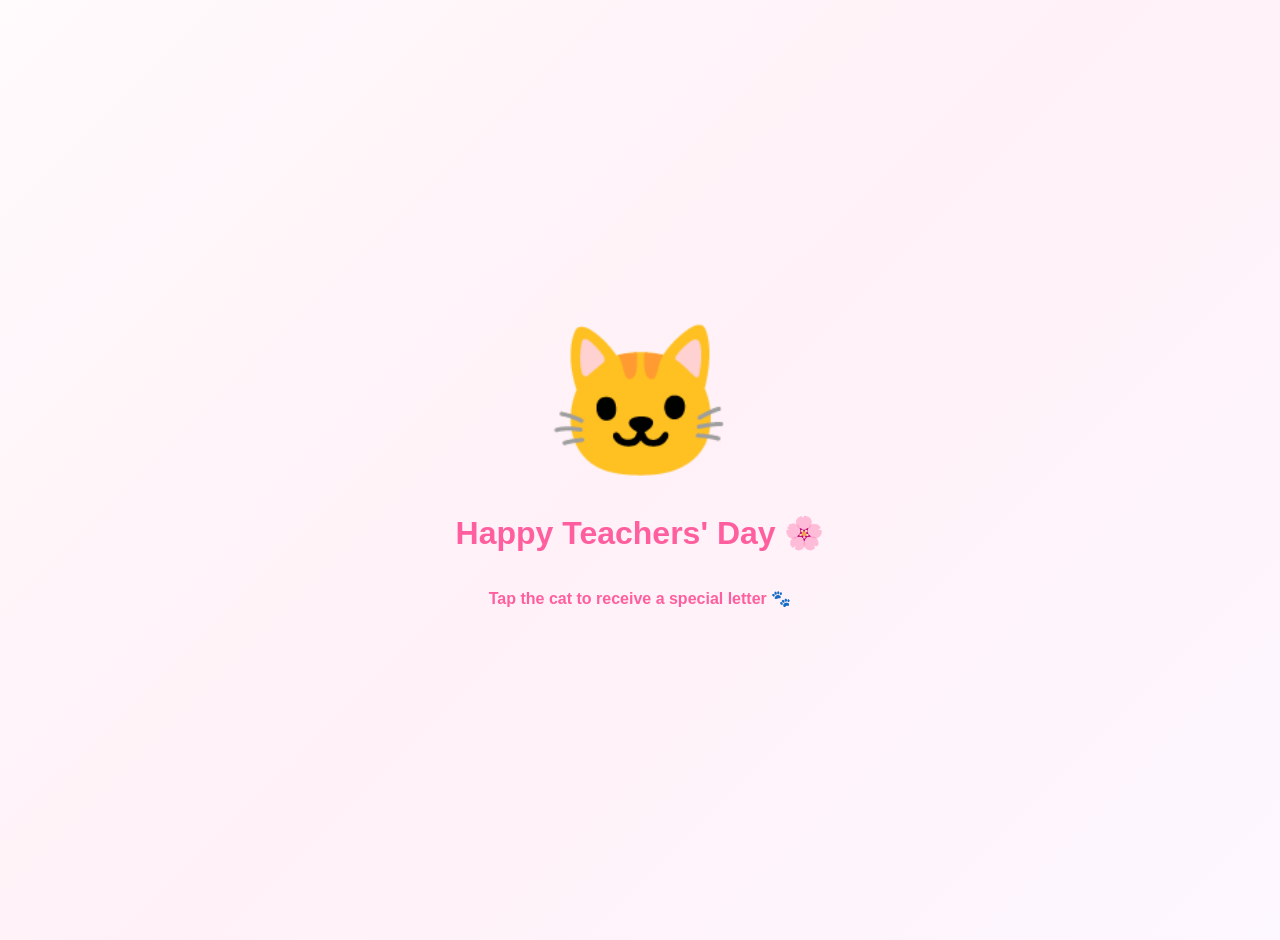
==== commit 42388c50: "Update index.html" ====
--- a/index.html
+++ b/index.html
@@ -2,435 +2,102 @@
 
 
 <!DOCTYPE html>
-<html lang="en">
+<html>
 <head>
 <meta charset="UTF-8">
 <meta name="viewport" content="width=device-width, initial-scale=1.0">
-<title>Happy Teachers' Day | Lakshyata Mam ❤️</title>
-
+<title>Happy Teachers' Day ❤️</title>
 <style>
-*{
-margin:0;
-padding:0;
-box-sizing:border-box;
-font-family:'Segoe UI',sans-serif;
-}
-
-body{
-background:linear-gradient(135deg,#fffafc,#fff5f8,#fef8ff);
-color:#444;
-overflow-x:hidden;
-}
-
-.paws{
-position:fixed;
-inset:0;
-pointer-events:none;
-opacity:.05;
-background-image:
-radial-gradient(circle at 20px 20px,#ff9ec4 8px,transparent 9px),
-radial-gradient(circle at 40px 12px,#ff9ec4 5px,transparent 6px),
-radial-gradient(circle at 12px 40px,#ff9ec4 5px,transparent 6px),
-radial-gradient(circle at 40px 40px,#ff9ec4 5px,transparent 6px);
-background-size:140px 140px;
-z-index:-1;
-}
-
-.hero{
-min-height:100vh;
-display:flex;
-flex-direction:column;
-justify-content:center;
-align-items:center;
-text-align:center;
-padding:20px;
-}
-
-.cat{
-font-size:120px;
-animation:float 3s ease-in-out infinite;
-}
-
-@keyframes float{
-50%{transform:translateY(-15px);}
-}
-
-.hero h1{
-font-size:3rem;
-color:#ff5f9e;
-margin:15px 0;
-}
-
-.hero p{
-max-width:700px;
-line-height:1.8;
-color:#666;
-font-size:1.1rem;
-}
-
-.btn{
-margin-top:30px;
-padding:14px 30px;
-border:none;
-border-radius:50px;
-background:#ff77aa;
-color:white;
-font-weight:bold;
-cursor:pointer;
-font-size:1rem;
-box-shadow:0 8px 20px rgba(255,119,170,.3);
-transition:.3s;
-}
-
-.btn:hover{
-transform:scale(1.05);
-}
-
-.hidden{
-display:none;
-}
-
-#loader{
-height:100vh;
-display:flex;
-justify-content:center;
-align-items:center;
-font-size:2rem;
-text-align:center;
-color:#ff5f9e;
-padding:20px;
-}
-
-.card{
-max-width:1000px;
-margin:30px auto;
-background:white;
-padding:30px;
-border-radius:25px;
-box-shadow:0 10px 30px rgba(0,0,0,.08);
-}
-
-.card h2{
-margin-bottom:20px;
-color:#ff5f9e;
-}
-
-.gallery{
-display:grid;
-grid-template-columns:repeat(auto-fit,minmax(280px,1fr));
-gap:20px;
-}
-
-.gallery img{
-width:100%;
-border-radius:18px;
-border:4px solid #ffd7e7;
-}
-
-.message{
-display:flex;
-align-items:flex-start;
-gap:20px;
-flex-wrap:wrap;
-}
-
-.message .catmsg{
-font-size:70px;
-}
-
-.bubble{
-flex:1;
-background:#fff0f7;
-padding:25px;
-border-radius:20px;
-line-height:2;
-position:relative;
-}
-
-.bubble::after{
-content:"";
-position:absolute;
-left:30px;
-bottom:-15px;
-border:15px solid transparent;
-border-top-color:#fff0f7;
-}
-
-.note{
-line-height:2;
-font-size:1.05rem;
-}
-
-.special{
-background:linear-gradient(135deg,#fff6fb,#fff);
-}
-
-.footer{
-text-align:center;
-padding:50px 20px;
-color:#888;
-line-height:2;
-}
-
-.fade{
-animation:fade 1.5s ease;
-}
-
-@keyframes fade{
-from{
-opacity:0;
-transform:translateY(20px);
-}
-to{
-opacity:1;
-transform:translateY(0);
-}
-}
+body{margin:0;font-family:Segoe UI,sans-serif;background:linear-gradient(135deg,#fffafc,#fff1f7,#fdf7ff);text-align:center;color:#444}
+.hero{min-height:100vh;display:flex;flex-direction:column;justify-content:center;align-items:center;padding:20px}
+.cat{font-size:150px;cursor:pointer;transition:.3s}
+.cat:hover{transform:scale(1.08)}
+.note{color:#ff5f9e;font-weight:600}
+.hidden{display:none}
+.card{max-width:900px;margin:30px auto;background:#fff;padding:30px;border-radius:24px;box-shadow:0 10px 30px rgba(0,0,0,.08)}
+.gallery{display:grid;grid-template-columns:repeat(auto-fit,minmax(280px,1fr));gap:20px}
+.gallery img{width:100%;border-radius:18px}
+#delivery{position:relative;height:220px;overflow:hidden}
+.walkcat{position:absolute;left:-120px;top:40px;font-size:100px}
+.envelope{position:absolute;left:50%;top:90px;font-size:60px;opacity:0}
+.walk{animation:walk 4s forwards}
+.drop{animation:drop 1s forwards}
+@keyframes walk{from{left:-120px}to{left:42%}}
+@keyframes drop{from{opacity:0;transform:translateY(-40px)}to{opacity:1;transform:translateY(30px)}}
+.message{background:#fff0f7;padding:25px;border-radius:18px;line-height:2}
+h1,h2{color:#ff5f9e}
 </style>
 </head>
-
 <body>
 
-<div class="paws"></div>
-
-<div class="hero" id="hero">
-
-<div class="cat">🐱</div>
-
+<div class="hero" id="start">
+<div class="cat" onclick="openLetter()">🐱</div>
 <h1>Happy Teachers' Day 🌸</h1>
-
-<p>
-A small surprise filled with gratitude, appreciation and lots of good wishes for someone who always spreads positivity and kindness.
-</p>
-
-<button class="btn" onclick="startSurprise()">
-Open Surprise 🐾
-</button>
-
+<p class="note">Tap the cat to receive a special letter 🐾</p>
 </div>
 
-<div id="loader" class="hidden">
-<h2 id="loadingText"></h2>
+<div id="main" class="hidden">
+
+<div class="card">
+<h2>🐾 Special Delivery</h2>
+<div id="delivery">
+<div id="cat2" class="walkcat">🐱</div>
+<div id="letter" class="envelope">💌</div>
+</div>
 </div>
 
-<div id="content" class="hidden fade">
+<div id="content" class="hidden">
 
 <div class="card">
-
-<h2>🌷 Dear Lakshyata Mam</h2>
-
-<p class="note">
-Some people leave an impact not because of how much time they spend with others, but because of how positively they make everyone feel.
-</p>
-
+<h2>📸 Lakshyata Mam</h2>
+<div class="gallery">
+<img src="lakshyata1.jpg">
+<img src="lakshyata2.jpg">
+</div>
 </div>
 
 <div class="card">
-
-<h2>📸 Lakshyata Mam</h2>
-
-<div class="gallery">
-
-<div>
-<img src="lakshyata1.jpg" alt="Lakshyata Mam">
+<h2>💌 Message</h2>
+<div class="message">
+Happy Teachers' Day, Mam! 🌸<br><br>
+Aap hame padhati nahi hain, lekin aapke saath hamesha bahut positive aur acchi vibe rehti hai. Aapka friendly nature aur smile har kisi ko comfortable feel karati hai.
+<br><br>
+Wishing you lots of happiness, success and smiles. Have a wonderful Teachers' Day! ✨💖
+<br><br>
+— Ansh ❤️
+</div>
 </div>
 
-<div>
-<img src="lakshyata2.jpg" alt="Lakshyata Mam">
+<div class="card">
+<h2>🔐 Secret Message</h2>
+<p style="line-height:2">
+Some teachers teach lessons.<br><br>
+Some teachers become good memories.<br><br>
+Thank you for being one of them. ❤️
+</p>
 </div>
 
 </div>
-
-</div>
-
-<div class="card">
-
-<h2>💌 A Message Delivered By A Cat</h2>
-
-<div class="message">
-
-<div class="catmsg">
-🐈
-</div>
-
-<div class="bubble">
-
-Happy Teachers' Day, Mam! 🌸
-
-<br><br>
-
-Aap hame padhati nahi hain, lekin aapke saath hamesha bahut positive aur acchi vibe rehti hai. Aapka friendly nature aur smile har kisi ko comfortable feel karati hai.
-
-<br><br>
-
-Wishing you lots of happiness, success and smiles. Have a wonderful Teachers' Day! ✨💖
-
-<br><br>
-
-— Ansh ❤️
-
-</div>
-
-</div>
-
-</div>
-
-<div class="card special">
-
-<h2>🌟 Things Everyone Notices</h2>
-
-<p class="note">
-
-✨ A friendly nature
-
-<br>
-
-✨ Positive vibes
-
-<br>
-
-✨ A comforting smile
-
-<br>
-
-✨ Kindness towards everyone
-
-<br>
-
-✨ The ability to make people feel comfortable
-
-</p>
-
-</div>
-
-<div class="card">
-
-<h2>🏆 Appreciation Award</h2>
-
-<p class="note">
-
-⭐ Teacher With The Best Vibes ⭐
-
-<br><br>
-
-+100 Respect
-
-<br>
-
-+100 Happiness
-
-<br>
-
-+100 Good Memories
-
-<br>
-
-+Infinite Good Wishes ❤️
-
-</p>
-
-</div>
-
-<div class="card">
-
-<h2>🔐 Secret Message</h2>
-
-<button class="btn" onclick="document.getElementById('secret').style.display='block'">
-Open Message
-</button>
-
-<div id="secret" style="display:none;margin-top:25px;line-height:2">
-
-Some teachers teach lessons.
-
-<br><br>
-
-Some teachers become good memories.
-
-<br><br>
-
-Thank you for being one of them. ❤️
-
-</div>
-
-</div>
-
-<div class="card">
-
-<h2>🐾 One Last Message</h2>
-
-<p class="note">
-
-The cat who delivered this message has only one thing left to say...
-
-<br><br>
-
-Thank you for spreading positivity wherever you go.
-
-<br><br>
-
-Happy Teachers' Day, Lakshyata Mam! 🌸❤️
-
-</p>
-
-</div>
-
-<div class="footer">
-
-🐱 A tiny message delivered by a cat,
-
-<br>
-
-but written with lots of respect and gratitude.
-
-<br><br>
-
-— Ansh ❤️
-
-</div>
-
 </div>
 
 <script>
+function openLetter(){
+document.getElementById('start').style.display='none';
+document.getElementById('main').classList.remove('hidden');
 
-const messages = [
-"🐾 Calling the messenger...",
-"💌 Preparing a special message...",
-"🌷 Collecting good wishes...",
-"✨ Adding lots of positivity...",
-"✅ Surprise Ready!"
-];
+const cat=document.getElementById('cat2');
+const letter=document.getElementById('letter');
 
-function startSurprise(){
-
-document.getElementById("hero").style.display="none";
-
-document.getElementById("loader").classList.remove("hidden");
-
-let i=0;
-
-let interval=setInterval(()=>{
-
-document.getElementById("loadingText").innerHTML=messages[i++];
-
-if(i===messages.length){
-
-clearInterval(interval);
+cat.classList.add('walk');
 
 setTimeout(()=>{
+letter.classList.add('drop');
+},4000);
 
-document.getElementById("loader").style.display="none";
-
-document.getElementById("content").classList.remove("hidden");
-
-},1000);
-
+setTimeout(()=>{
+document.getElementById('content').classList.remove('hidden');
+},5200);
 }
-
-},1000);
-
-}
-
 </script>
 
 </body>
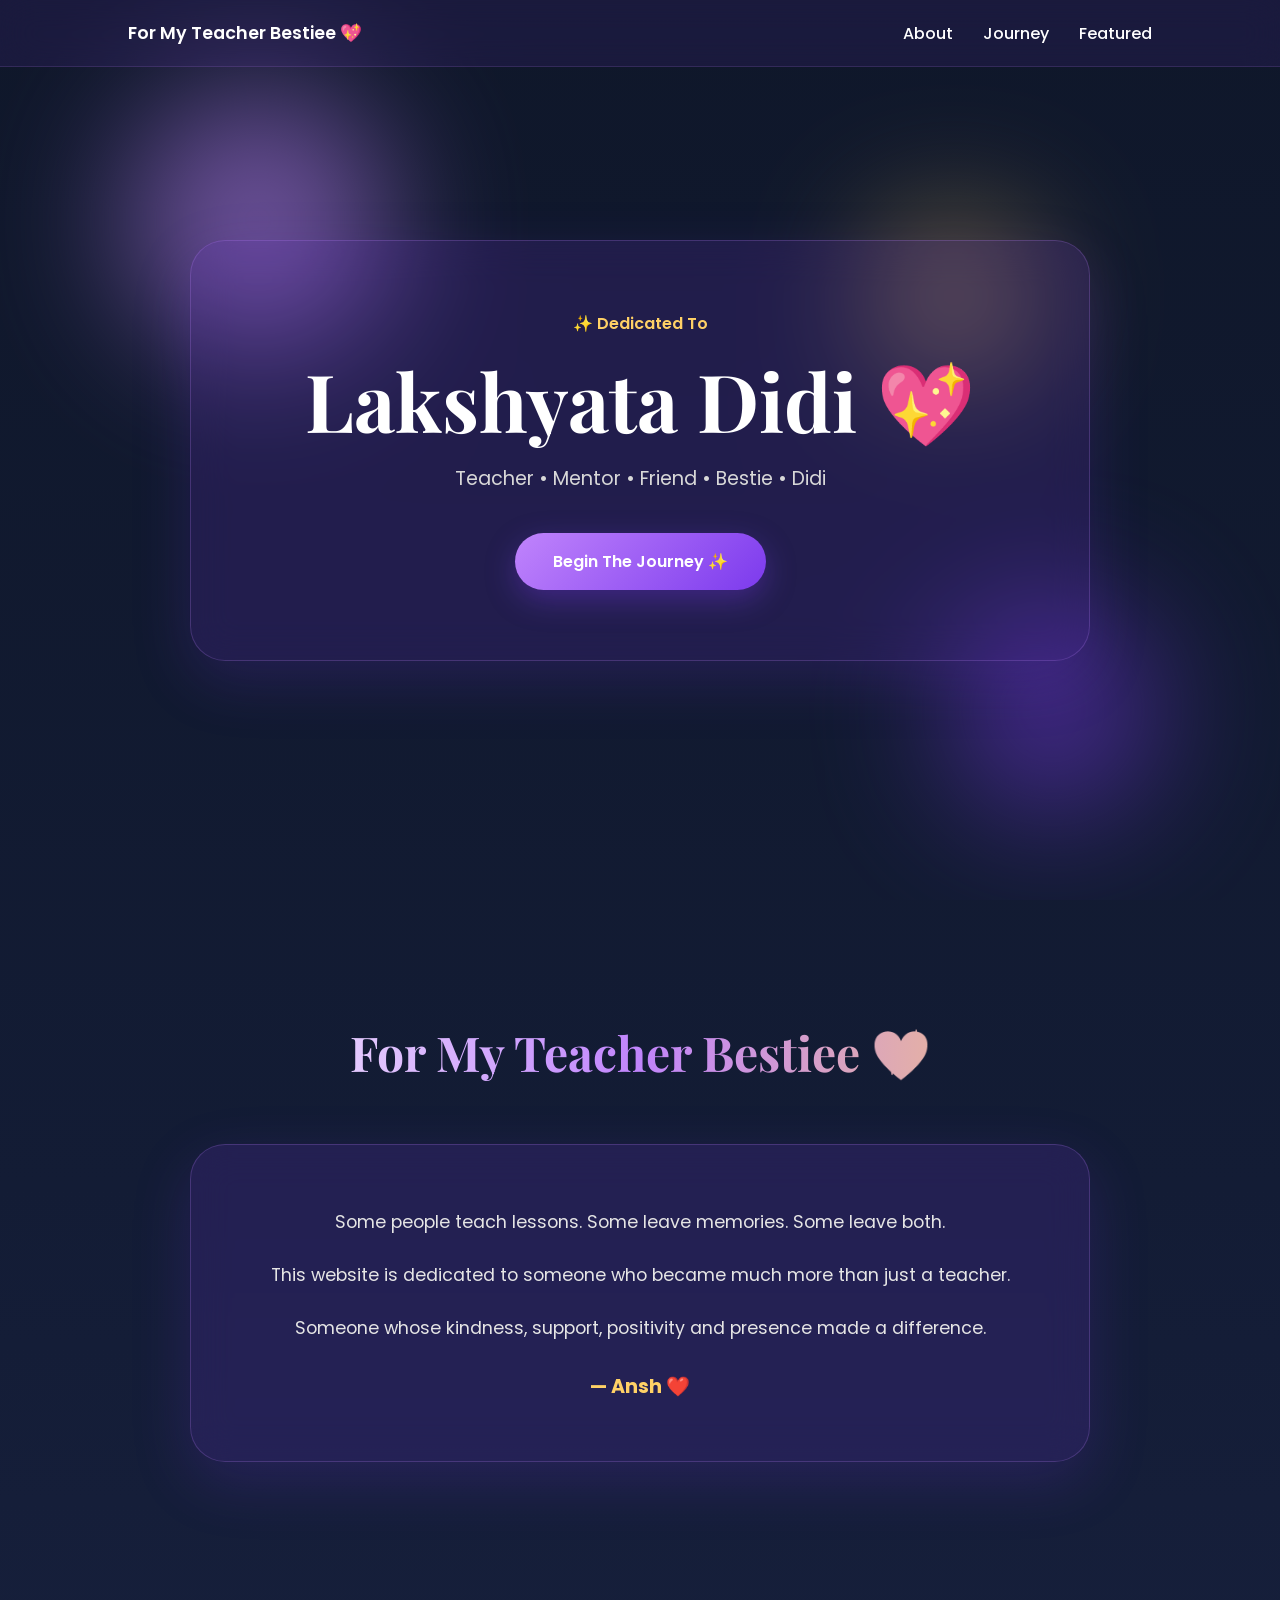
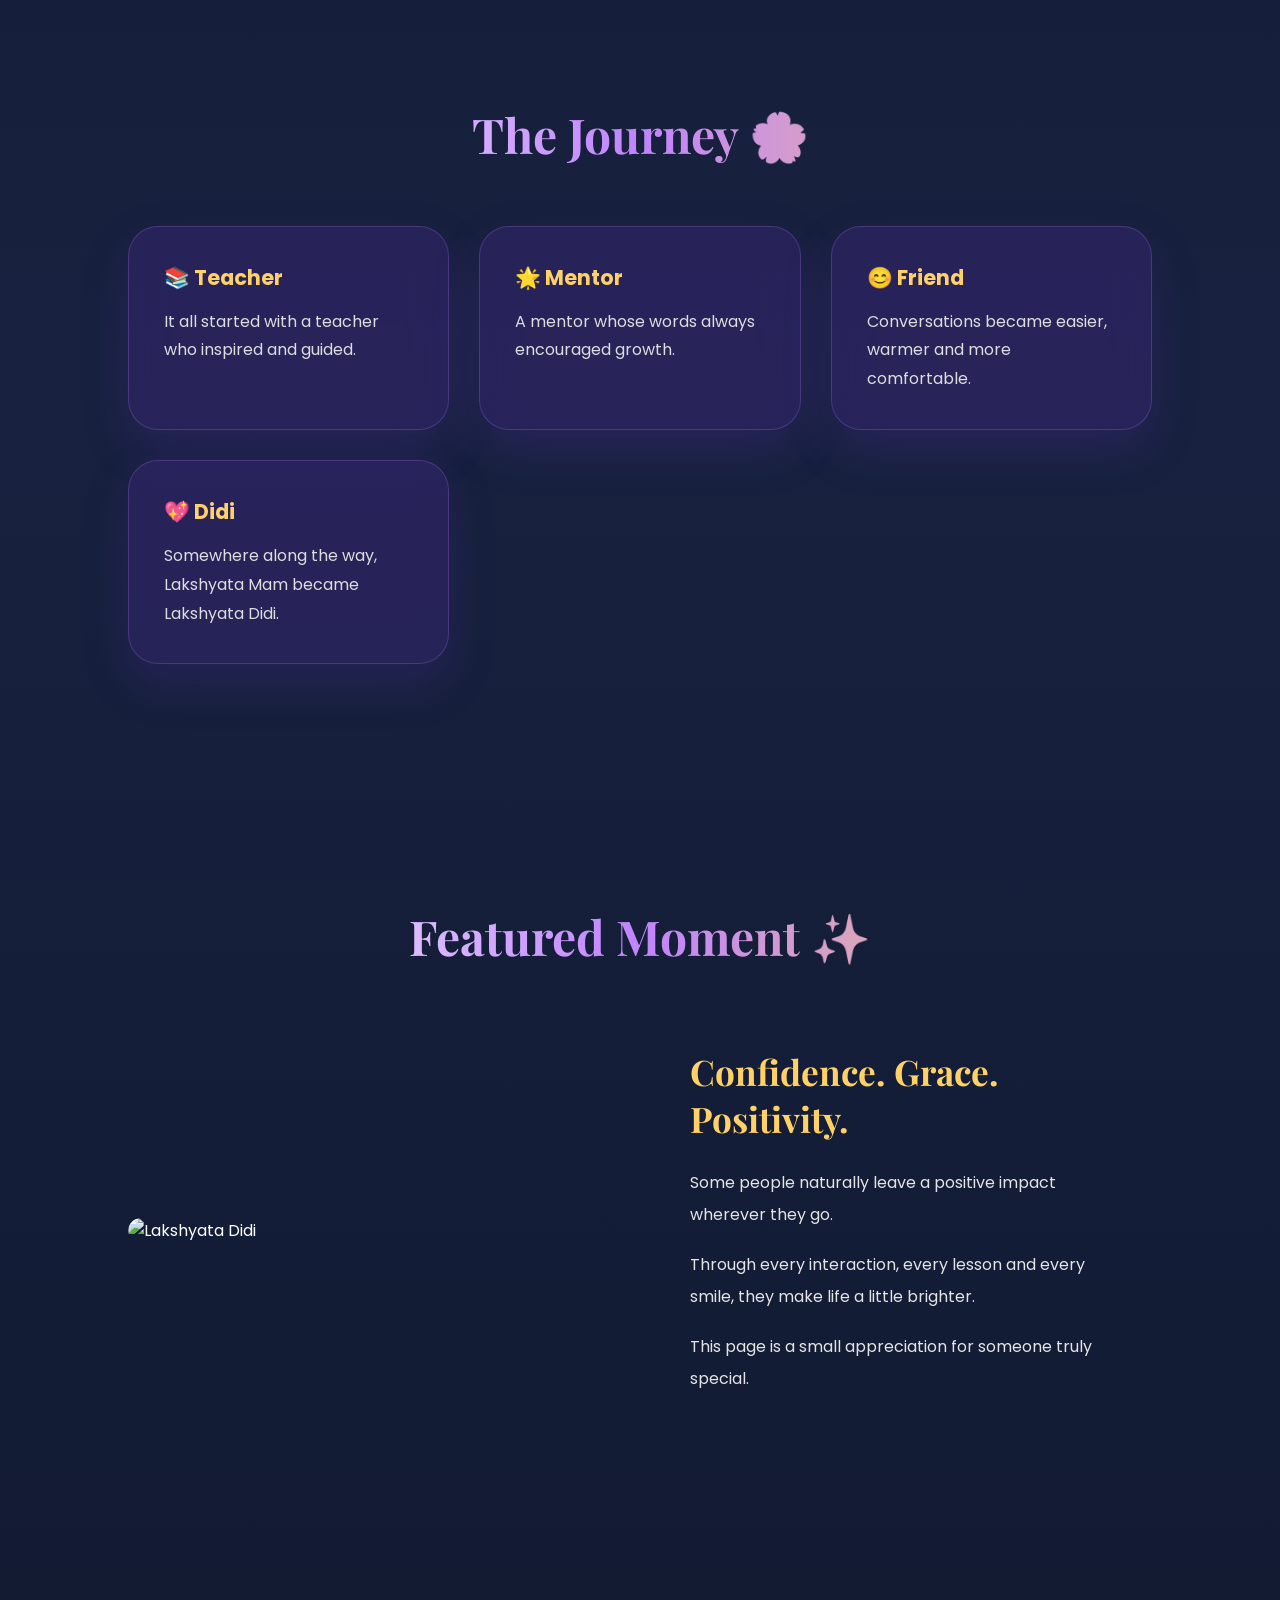
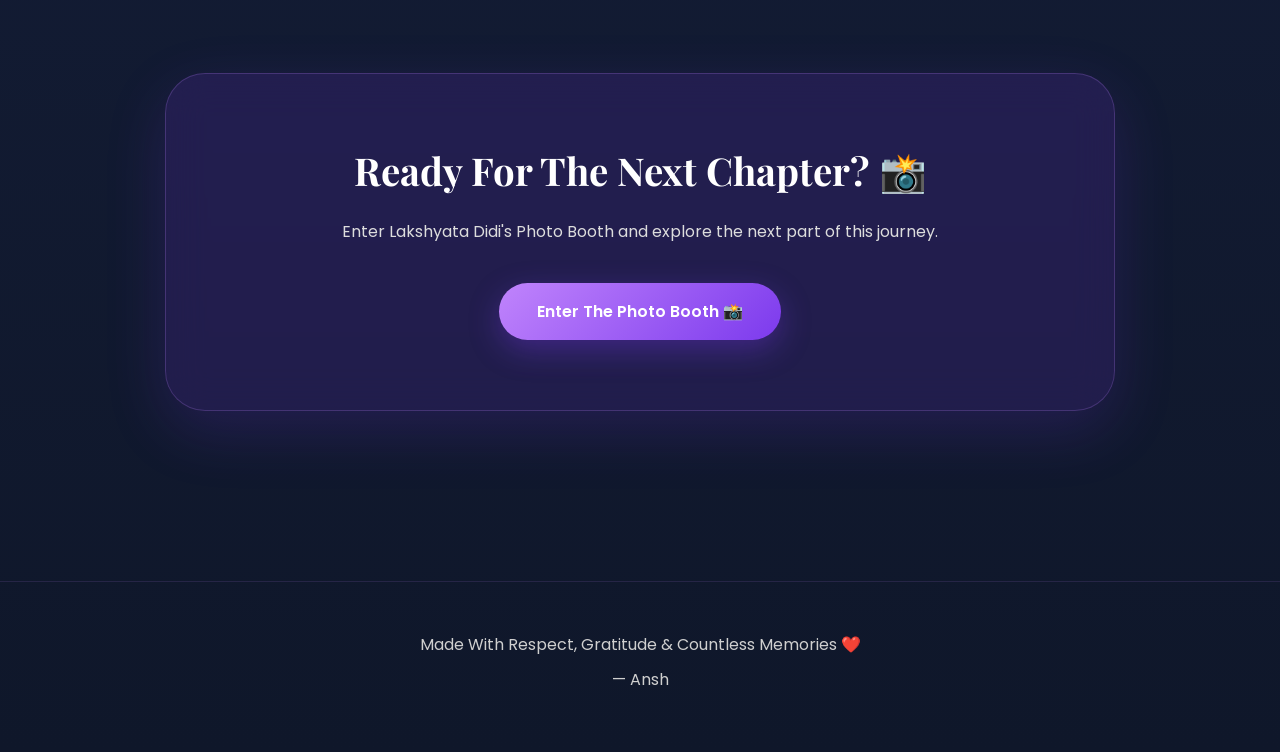
==== commit a01fb037: "Update index.html" ====
--- a/index.html
+++ b/index.html
@@ -2,103 +2,229 @@
 
 
 <!DOCTYPE html>
-<html>
+<html lang="en">
 <head>
-<meta charset="UTF-8">
-<meta name="viewport" content="width=device-width, initial-scale=1.0">
-<title>Happy Teachers' Day ❤️</title>
-<style>
-body{margin:0;font-family:Segoe UI,sans-serif;background:linear-gradient(135deg,#fffafc,#fff1f7,#fdf7ff);text-align:center;color:#444}
-.hero{min-height:100vh;display:flex;flex-direction:column;justify-content:center;align-items:center;padding:20px}
-.cat{font-size:150px;cursor:pointer;transition:.3s}
-.cat:hover{transform:scale(1.08)}
-.note{color:#ff5f9e;font-weight:600}
-.hidden{display:none}
-.card{max-width:900px;margin:30px auto;background:#fff;padding:30px;border-radius:24px;box-shadow:0 10px 30px rgba(0,0,0,.08)}
-.gallery{display:grid;grid-template-columns:repeat(auto-fit,minmax(280px,1fr));gap:20px}
-.gallery img{width:100%;border-radius:18px}
-#delivery{position:relative;height:220px;overflow:hidden}
-.walkcat{position:absolute;left:-120px;top:40px;font-size:100px}
-.envelope{position:absolute;left:50%;top:90px;font-size:60px;opacity:0}
-.walk{animation:walk 4s forwards}
-.drop{animation:drop 1s forwards}
-@keyframes walk{from{left:-120px}to{left:42%}}
-@keyframes drop{from{opacity:0;transform:translateY(-40px)}to{opacity:1;transform:translateY(30px)}}
-.message{background:#fff0f7;padding:25px;border-radius:18px;line-height:2}
-h1,h2{color:#ff5f9e}
-</style>
+    <meta charset="UTF-8">
+    <meta name="viewport" content="width=device-width, initial-scale=1.0">
+    <title>For My Teacher Bestiee 💖</title>
+
+    <link rel="stylesheet" href="style.css">
+
+    <link href="https://fonts.googleapis.com/css2?family=Poppins:wght@300;400;500;600;700&family=Playfair+Display:wght@500;600;700;800&display=swap" rel="stylesheet">
 </head>
 <body>
 
-<div class="hero" id="start">
-<div class="cat" onclick="openLetter()">🐱</div>
-<h1>Happy Teachers' Day 🌸</h1>
-<p class="note">Tap the cat to receive a special letter 🐾</p>
-</div>
-
-<div id="main" class="hidden">
-
-<div class="card">
-<h2>🐾 Special Delivery</h2>
-<div id="delivery">
-<div id="cat2" class="walkcat">🐱</div>
-<div id="letter" class="envelope">💌</div>
-</div>
-</div>
-
-<div id="content" class="hidden">
-
-<div class="card">
-<h2>📸 Lakshyata Mam</h2>
-<div class="gallery">
-<img src="lakshyata1.jpg">
-<img src="lakshyata2.jpg">
-</div>
-</div>
-
-<div class="card">
-<h2>💌 Message</h2>
-<div class="message">
-Happy Teachers' Day, Mam! 🌸<br><br>
-Aap hame padhati nahi hain, lekin aapke saath hamesha bahut positive aur acchi vibe rehti hai. Aapka friendly nature aur smile har kisi ko comfortable feel karati hai.
-<br><br>
-Wishing you lots of happiness, success and smiles. Have a wonderful Teachers' Day! ✨💖
-<br><br>
-— Ansh ❤️
-</div>
-</div>
-
-<div class="card">
-<h2>🔐 Secret Message</h2>
-<p style="line-height:2">
-Some teachers teach lessons.<br><br>
-Some teachers become good memories.<br><br>
-Thank you for being one of them. ❤️
-</p>
-</div>
-
-</div>
-</div>
-
-<script>
-function openLetter(){
-document.getElementById('start').style.display='none';
-document.getElementById('main').classList.remove('hidden');
-
-const cat=document.getElementById('cat2');
-const letter=document.getElementById('letter');
-
-cat.classList.add('walk');
-
-setTimeout(()=>{
-letter.classList.add('drop');
-},4000);
-
-setTimeout(()=>{
-document.getElementById('content').classList.remove('hidden');
-},5200);
-}
-</script>
+    <!-- ================= NAVBAR ================= -->
+
+    <nav class="navbar">
+
+        <div class="logo">
+            For My Teacher Bestiee 💖
+        </div>
+
+        <ul class="nav-links">
+            <li><a href="#welcome">About</a></li>
+            <li><a href="#journey">Journey</a></li>
+            <li><a href="#featured">Featured</a></li>
+        </ul>
+
+    </nav>
+
+    <!-- ================= HERO ================= -->
+
+    <section class="hero">
+
+        <div class="hero-overlay"></div>
+
+        <div class="orb orb1"></div>
+        <div class="orb orb2"></div>
+        <div class="orb orb3"></div>
+
+        <div class="hero-card">
+
+            <span class="hero-tag">
+                ✨ Dedicated To
+            </span>
+
+            <h1>
+                Lakshyata Didi 💖
+            </h1>
+
+            <p class="hero-subtitle">
+                Teacher • Mentor • Friend • Bestie • Didi
+            </p>
+
+            <a href="#welcome" class="hero-btn">
+                Begin The Journey ✨
+            </a>
+
+        </div>
+
+    </section>
+
+    <!-- ================= WELCOME ================= -->
+
+    <section id="welcome" class="welcome">
+
+        <div class="section-title">
+            <h2>For My Teacher Bestiee 💖</h2>
+        </div>
+
+        <div class="welcome-card">
+
+            <p>
+                Some people teach lessons.
+                Some leave memories.
+                Some leave both.
+            </p>
+
+            <p>
+                This website is dedicated to someone
+                who became much more than just a teacher.
+            </p>
+
+            <p>
+                Someone whose kindness, support,
+                positivity and presence made a difference.
+            </p>
+
+            <h3>— Ansh ❤️</h3>
+
+        </div>
+
+    </section>
+
+    <!-- ================= JOURNEY ================= -->
+
+    <section id="journey" class="journey">
+
+        <div class="section-title">
+            <h2>The Journey 🌸</h2>
+        </div>
+
+        <div class="timeline">
+
+            <div class="timeline-card">
+                <h3>📚 Teacher</h3>
+                <p>
+                    It all started with a teacher
+                    who inspired and guided.
+                </p>
+            </div>
+
+            <div class="timeline-card">
+                <h3>🌟 Mentor</h3>
+                <p>
+                    A mentor whose words
+                    always encouraged growth.
+                </p>
+            </div>
+
+            <div class="timeline-card">
+                <h3>😊 Friend</h3>
+                <p>
+                    Conversations became easier,
+                    warmer and more comfortable.
+                </p>
+            </div>
+
+            <div class="timeline-card">
+                <h3>💖 Didi</h3>
+                <p>
+                    Somewhere along the way,
+                    Lakshyata Mam became
+                    Lakshyata Didi.
+                </p>
+            </div>
+
+        </div>
+
+    </section>
+
+    <!-- ================= FEATURED PHOTO ================= -->
+
+    <section id="featured" class="featured">
+
+        <div class="section-title">
+            <h2>Featured Moment ✨</h2>
+        </div>
+
+        <div class="featured-container">
+
+            <div class="featured-image">
+
+                <!-- RED SUIT PHOTO -->
+
+                <img src="assets/photo3.jpg" alt="Lakshyata Didi">
+
+            </div>
+
+            <div class="featured-content">
+
+                <h3>
+                    Confidence. Grace. Positivity.
+                </h3>
+
+                <p>
+                    Some people naturally leave
+                    a positive impact wherever
+                    they go.
+                </p>
+
+                <p>
+                    Through every interaction,
+                    every lesson and every smile,
+                    they make life a little brighter.
+                </p>
+
+                <p>
+                    This page is a small appreciation
+                    for someone truly special.
+                </p>
+
+            </div>
+
+        </div>
+
+    </section>
+
+    <!-- ================= CTA ================= -->
+
+    <section class="cta">
+
+        <div class="cta-card">
+
+            <h2>
+                Ready For The Next Chapter? 📸
+            </h2>
+
+            <p>
+                Enter Lakshyata Didi's Photo Booth
+                and explore the next part
+                of this journey.
+            </p>
+
+            <a href="photobooth.html" class="cta-btn">
+                Enter The Photo Booth 📸
+            </a>
+
+        </div>
+
+    </section>
+
+    <!-- ================= FOOTER ================= -->
+
+    <footer>
+
+        <p>
+            Made With Respect, Gratitude & Countless Memories ❤️
+        </p>
+
+        <p>
+            — Ansh
+        </p>
+
+    </footer>
 
 </body>
 </html>
--- a/style.css
+++ b/style.css
@@ -0,0 +1,1062 @@
+/* ==========================
+   GOOGLE FONT RESET
+========================== */
+
+*{
+    margin:0;
+    padding:0;
+    box-sizing:border-box;
+}
+
+html{
+    scroll-behavior:smooth;
+}
+
+body{
+    font-family:'Poppins',sans-serif;
+
+    background:
+    linear-gradient(
+    180deg,
+    #0f172a 0%,
+    #131c35 30%,
+    #18213f 50%,
+    #131c35 75%,
+    #0f172a 100%
+    );
+
+    color:white;
+    overflow-x:hidden;
+    min-height:100vh;
+}
+
+img{
+    max-width:100%;
+    display:block;
+}
+
+a{
+    text-decoration:none;
+}
+
+section{
+    padding:100px 10%;
+}
+
+/* ==========================
+   NAVBAR
+========================== */
+
+.navbar{
+
+    position:fixed;
+
+    top:0;
+    left:0;
+
+    width:100%;
+
+    padding:20px 10%;
+
+    display:flex;
+    justify-content:space-between;
+    align-items:center;
+
+    z-index:999;
+
+    backdrop-filter:blur(18px);
+
+    background:
+    rgba(124,58,237,.10);
+
+    border-bottom:
+    1px solid rgba(192,132,252,.15);
+}
+
+.logo{
+
+    font-size:1.1rem;
+    font-weight:600;
+
+    color:white;
+}
+
+.nav-links{
+
+    display:flex;
+    gap:30px;
+
+    list-style:none;
+}
+
+.nav-links a{
+
+    color:white;
+
+    font-weight:500;
+
+    transition:.3s;
+}
+
+.nav-links a:hover{
+
+    color:#c084fc;
+}
+
+/* ==========================
+   SECTION TITLES
+========================== */
+
+.section-title{
+
+    text-align:center;
+
+    margin-bottom:60px;
+}
+
+.section-title h2{
+
+    font-family:'Playfair Display',serif;
+
+    font-size:3rem;
+
+    background:
+    linear-gradient(
+    90deg,
+    #ffffff,
+    #c084fc,
+    #ffd166
+    );
+
+    -webkit-background-clip:text;
+    -webkit-text-fill-color:transparent;
+}
+
+/* ==========================
+   HERO SECTION
+========================== */
+
+.hero{
+
+    min-height:100vh;
+
+    display:flex;
+    justify-content:center;
+    align-items:center;
+
+    position:relative;
+
+    overflow:hidden;
+}
+
+.hero-card{
+
+    width:90%;
+    max-width:900px;
+
+    text-align:center;
+
+    padding:70px 50px;
+
+    border-radius:35px;
+
+    background:
+    rgba(124,58,237,.16);
+
+    backdrop-filter:blur(20px);
+
+    border:
+    1px solid rgba(192,132,252,.22);
+
+    box-shadow:
+    0 20px 60px rgba(124,58,237,.18);
+
+    z-index:5;
+}
+
+.hero-tag{
+
+    display:inline-block;
+
+    margin-bottom:20px;
+
+    color:#ffd166;
+
+    font-weight:600;
+}
+
+.hero-card h1{
+
+    font-family:'Playfair Display',serif;
+
+    font-size:5rem;
+
+    line-height:1.1;
+
+    margin-bottom:20px;
+
+    animation:fadeUp 1s ease;
+}
+
+.hero-subtitle{
+
+    font-size:1.2rem;
+
+    color:#d8d8d8;
+
+    margin-bottom:40px;
+}
+
+.hero-btn{
+
+    display:inline-block;
+
+    padding:16px 38px;
+
+    border-radius:50px;
+
+    background:
+    linear-gradient(
+    135deg,
+    #c084fc,
+    #7c3aed
+    );
+
+    color:white;
+
+    font-weight:600;
+
+    transition:.35s;
+
+    box-shadow:
+    0 10px 30px rgba(124,58,237,.35);
+}
+
+.hero-btn:hover{
+
+    transform:
+    translateY(-5px);
+
+    box-shadow:
+    0 15px 40px rgba(124,58,237,.55);
+}
+
+/* ==========================
+   FLOATING ORBS
+========================== */
+
+.orb{
+
+    position:absolute;
+
+    border-radius:50%;
+
+    filter:blur(70px);
+
+    opacity:.55;
+
+    animation:
+    float 8s ease-in-out infinite;
+}
+
+.orb1{
+
+    width:260px;
+    height:260px;
+
+    background:#c084fc;
+
+    top:10%;
+    left:10%;
+}
+
+.orb2{
+
+    width:200px;
+    height:200px;
+
+    background:#7c3aed;
+
+    bottom:10%;
+    right:10%;
+}
+
+.orb3{
+
+    width:140px;
+    height:140px;
+
+    background:#ffd166;
+
+    top:25%;
+    right:20%;
+}
+
+/* ==========================
+   ANIMATIONS
+========================== */
+
+@keyframes float{
+
+    0%,100%{
+        transform:translateY(0);
+    }
+
+    50%{
+        transform:translateY(-35px);
+    }
+}
+
+@keyframes fadeUp{
+
+    from{
+        opacity:0;
+        transform:translateY(40px);
+    }
+
+    to{
+        opacity:1;
+        transform:translateY(0);
+    }
+}
+/* ==========================
+   WELCOME SECTION
+========================== */
+
+.welcome{
+
+    padding:120px 10%;
+}
+
+.welcome-card{
+
+    max-width:900px;
+
+    margin:auto;
+
+    text-align:center;
+
+    padding:60px;
+
+    border-radius:35px;
+
+    background:
+    rgba(124,58,237,.16);
+
+    backdrop-filter:blur(20px);
+
+    border:
+    1px solid rgba(192,132,252,.22);
+
+    box-shadow:
+    0 20px 60px rgba(124,58,237,.18);
+}
+
+.welcome-card p{
+
+    font-size:1.1rem;
+
+    line-height:2;
+
+    color:#e5e5e5;
+
+    margin-bottom:18px;
+}
+
+.welcome-card h3{
+
+    margin-top:25px;
+
+    color:#ffd166;
+
+    font-size:1.2rem;
+}
+
+/* ==========================
+   JOURNEY SECTION
+========================== */
+
+.journey{
+
+    padding:120px 10%;
+}
+
+.timeline{
+
+    display:grid;
+
+    grid-template-columns:
+    repeat(auto-fit,minmax(240px,1fr));
+
+    gap:30px;
+}
+
+.timeline-card{
+
+    padding:35px;
+
+    border-radius:30px;
+
+    background:
+    rgba(124,58,237,.16);
+
+    backdrop-filter:blur(20px);
+
+    border:
+    1px solid rgba(192,132,252,.22);
+
+    transition:.4s;
+
+    box-shadow:
+    0 20px 50px rgba(124,58,237,.15);
+}
+
+.timeline-card:hover{
+
+    transform:
+    translateY(-10px);
+
+    border-color:#c084fc;
+
+    box-shadow:
+    0 20px 60px rgba(124,58,237,.35);
+}
+
+.timeline-card h3{
+
+    margin-bottom:15px;
+
+    color:#ffd166;
+
+    font-size:1.3rem;
+}
+
+.timeline-card p{
+
+    line-height:1.8;
+
+    color:#dddddd;
+}
+
+/* ==========================
+   FEATURED SECTION
+========================== */
+
+.featured{
+
+    padding:120px 10%;
+}
+
+.featured-container{
+
+    display:grid;
+
+    grid-template-columns:
+    1fr 1fr;
+
+    gap:60px;
+
+    align-items:center;
+}
+
+.featured-image{
+
+    overflow:hidden;
+
+    border-radius:35px;
+}
+
+.featured-image img{
+
+    width:100%;
+
+    border-radius:35px;
+
+    transition:.5s;
+
+    box-shadow:
+    0 20px 60px rgba(124,58,237,.35);
+}
+
+.featured-image img:hover{
+
+    transform:scale(1.03);
+}
+
+.featured-content{
+
+    padding:20px;
+}
+
+.featured-content h3{
+
+    font-size:2.2rem;
+
+    margin-bottom:25px;
+
+    color:#ffd166;
+
+    font-family:'Playfair Display',serif;
+}
+
+.featured-content p{
+
+    line-height:2;
+
+    color:#e4e4e4;
+
+    margin-bottom:18px;
+}
+
+/* ==========================
+   CTA SECTION
+========================== */
+
+.cta{
+
+    padding:120px 10%;
+}
+
+.cta-card{
+
+    max-width:950px;
+
+    margin:auto;
+
+    text-align:center;
+
+    padding:70px;
+
+    border-radius:40px;
+
+    background:
+    rgba(124,58,237,.16);
+
+    backdrop-filter:blur(20px);
+
+    border:
+    1px solid rgba(192,132,252,.22);
+
+    box-shadow:
+    0 20px 60px rgba(124,58,237,.18);
+}
+
+.cta-card h2{
+
+    font-size:2.4rem;
+
+    margin-bottom:20px;
+
+    font-family:'Playfair Display',serif;
+
+    color:#ffffff;
+}
+
+.cta-card p{
+
+    color:#dddddd;
+
+    line-height:2;
+
+    margin-bottom:35px;
+}
+
+.cta-btn{
+
+    display:inline-block;
+
+    padding:16px 38px;
+
+    border-radius:50px;
+
+    background:
+    linear-gradient(
+    135deg,
+    #c084fc,
+    #7c3aed
+    );
+
+    color:white;
+
+    font-weight:600;
+
+    transition:.35s;
+
+    box-shadow:
+    0 10px 30px rgba(124,58,237,.35);
+}
+
+.cta-btn:hover{
+
+    transform:
+    translateY(-5px);
+
+    box-shadow:
+    0 15px 40px rgba(124,58,237,.55);
+}
+
+/* ==========================
+   FOOTER
+========================== */
+
+footer{
+
+    text-align:center;
+
+    padding:50px 20px;
+
+    margin-top:50px;
+
+    border-top:
+    1px solid rgba(192,132,252,.12);
+}
+
+footer p{
+
+    color:#cfcfcf;
+
+    margin-bottom:10px;
+}
+
+/* ==========================
+   RESPONSIVE
+========================== */
+
+@media(max-width:1000px){
+
+    .featured-container{
+
+        grid-template-columns:1fr;
+    }
+
+    .featured-content{
+
+        text-align:center;
+    }
+}
+
+@media(max-width:768px){
+
+    .navbar{
+
+        flex-direction:column;
+
+        gap:15px;
+    }
+
+    .nav-links{
+
+        gap:18px;
+    }
+
+    .hero-card{
+
+        padding:50px 25px;
+    }
+
+    .hero-card h1{
+
+        font-size:3rem;
+    }
+
+    .hero-subtitle{
+
+        font-size:1rem;
+    }
+
+    .section-title h2{
+
+        font-size:2.2rem;
+    }
+
+    .welcome-card,
+    .cta-card{
+
+        padding:40px 25px;
+    }
+
+    .featured-content h3{
+
+        font-size:1.8rem;
+    }
+}
+
+@media(max-width:500px){
+
+    .hero-card h1{
+
+        font-size:2.4rem;
+    }
+
+    .hero-btn,
+    .cta-btn{
+
+        width:100%;
+
+        text-align:center;
+    }
+
+    .timeline{
+
+        grid-template-columns:1fr;
+    }
+}
+/* ==================================
+   PHOTOBOOTH PAGE
+================================== */
+
+.gallery-section{
+    padding:120px 10%;
+}
+
+.gallery-grid{
+
+    display:grid;
+
+    grid-template-columns:
+    repeat(2,1fr);
+
+    gap:30px;
+
+    max-width:1200px;
+
+    margin:auto;
+}
+
+.gallery-card{
+
+    background:
+    rgba(124,58,237,.16);
+
+    backdrop-filter:blur(20px);
+
+    border:
+    1px solid rgba(192,132,252,.22);
+
+    border-radius:30px;
+
+    overflow:hidden;
+
+    transition:.4s;
+
+    box-shadow:
+    0 20px 50px rgba(124,58,237,.18);
+}
+
+.gallery-card:hover{
+
+    transform:
+    translateY(-10px);
+
+    box-shadow:
+    0 25px 60px rgba(124,58,237,.35);
+}
+
+.gallery-card img{
+
+    width:100%;
+
+    height:450px;
+
+    object-fit:cover;
+
+    transition:.5s;
+}
+
+.gallery-card:hover img{
+
+    transform:scale(1.04);
+}
+
+.gallery-card p{
+
+    padding:20px;
+
+    text-align:center;
+
+    color:#ffffff;
+
+    font-weight:500;
+}
+
+.gallery-card.large{
+
+    grid-column:1/3;
+}
+
+.gallery-card.large img{
+
+    height:650px;
+}
+
+/* ==================================
+   MESSAGE SECTION
+================================== */
+
+.message-section{
+
+    padding:120px 10%;
+}
+
+.message-card{
+
+    max-width:900px;
+
+    margin:auto;
+
+    background:
+    rgba(124,58,237,.16);
+
+    backdrop-filter:blur(20px);
+
+    border:
+    1px solid rgba(192,132,252,.22);
+
+    border-radius:35px;
+
+    overflow:hidden;
+
+    padding:20px;
+
+    box-shadow:
+    0 20px 60px rgba(124,58,237,.20);
+}
+
+.message-card img{
+
+    width:100%;
+
+    border-radius:25px;
+}
+
+/* ==================================
+   QUOTE SECTION
+================================== */
+
+.quote-section{
+
+    padding:100px 10%;
+}
+
+.quote-card{
+
+    max-width:900px;
+
+    margin:auto;
+
+    text-align:center;
+
+    padding:70px;
+
+    border-radius:40px;
+
+    background:
+    rgba(124,58,237,.16);
+
+    backdrop-filter:blur(20px);
+
+    border:
+    1px solid rgba(192,132,252,.22);
+
+    box-shadow:
+    0 20px 60px rgba(124,58,237,.18);
+}
+
+.quote-card h2{
+
+    font-family:'Playfair Display',serif;
+
+    margin-bottom:25px;
+
+    color:#e8e8e8;
+
+    font-weight:500;
+}
+
+.quote-card h1{
+
+    margin-top:40px;
+
+    font-size:3rem;
+
+    font-family:'Playfair Display',serif;
+
+    background:
+    linear-gradient(
+    90deg,
+    #ffffff,
+    #c084fc,
+    #ffd166
+    );
+
+    -webkit-background-clip:text;
+    -webkit-text-fill-color:transparent;
+}
+
+/* ==================================
+   RESPONSIVE
+================================== */
+
+@media(max-width:900px){
+
+    .gallery-grid{
+
+        grid-template-columns:1fr;
+    }
+
+    .gallery-card.large{
+
+        grid-column:auto;
+    }
+
+    .gallery-card.large img{
+
+        height:450px;
+    }
+
+    .quote-card{
+
+        padding:40px 25px;
+    }
+
+    .quote-card h1{
+
+        font-size:2rem;
+    }
+}
+
+@media(max-width:600px){
+
+    .gallery-card img{
+
+        height:350px;
+    }
+
+    .gallery-card.large img{
+
+        height:350px;
+    }
+
+    .quote-card h2{
+
+        font-size:1.2rem;
+    }
+}
+/* ==========================
+   LETTER PAGE
+========================== */
+
+.letter-section{
+    padding:120px 10%;
+}
+
+.letter-card{
+
+    max-width:950px;
+
+    margin:auto;
+
+    padding:70px;
+
+    border-radius:40px;
+
+    background:
+    rgba(124,58,237,.16);
+
+    backdrop-filter:blur(20px);
+
+    border:
+    1px solid rgba(192,132,252,.22);
+
+    box-shadow:
+    0 20px 60px rgba(124,58,237,.18);
+}
+
+.letter-card h2{
+
+    margin-bottom:35px;
+
+    font-family:'Playfair Display',serif;
+
+    color:#ffd166;
+}
+
+.letter-card p{
+
+    line-height:2.2;
+
+    margin-bottom:20px;
+
+    color:#e5e5e5;
+}
+
+.letter-card h3{
+
+    margin-top:40px;
+
+    color:#ffffff;
+
+    font-size:2rem;
+}
+
+.final-photo{
+
+    padding:120px 10%;
+}
+
+.final-photo-card{
+
+    max-width:700px;
+
+    margin:auto;
+}
+
+.final-photo-card img{
+
+    width:100%;
+
+    border-radius:35px;
+
+    box-shadow:
+    0 20px 60px rgba(124,58,237,.35);
+}
+
+.signature{
+
+    padding:120px 10%;
+}
+
+.signature-card{
+
+    max-width:900px;
+
+    margin:auto;
+
+    text-align:center;
+
+    padding:60px;
+
+    border-radius:35px;
+
+    background:
+    rgba(124,58,237,.16);
+
+    backdrop-filter:blur(20px);
+
+    border:
+    1px solid rgba(192,132,252,.22);
+}
+
+.signature-card h2{
+
+    margin-bottom:20px;
+
+    font-family:'Playfair Display',serif;
+}
+
+.signature-card p{
+
+    color:#ffd166;
+
+    font-size:1.2rem;
+}
